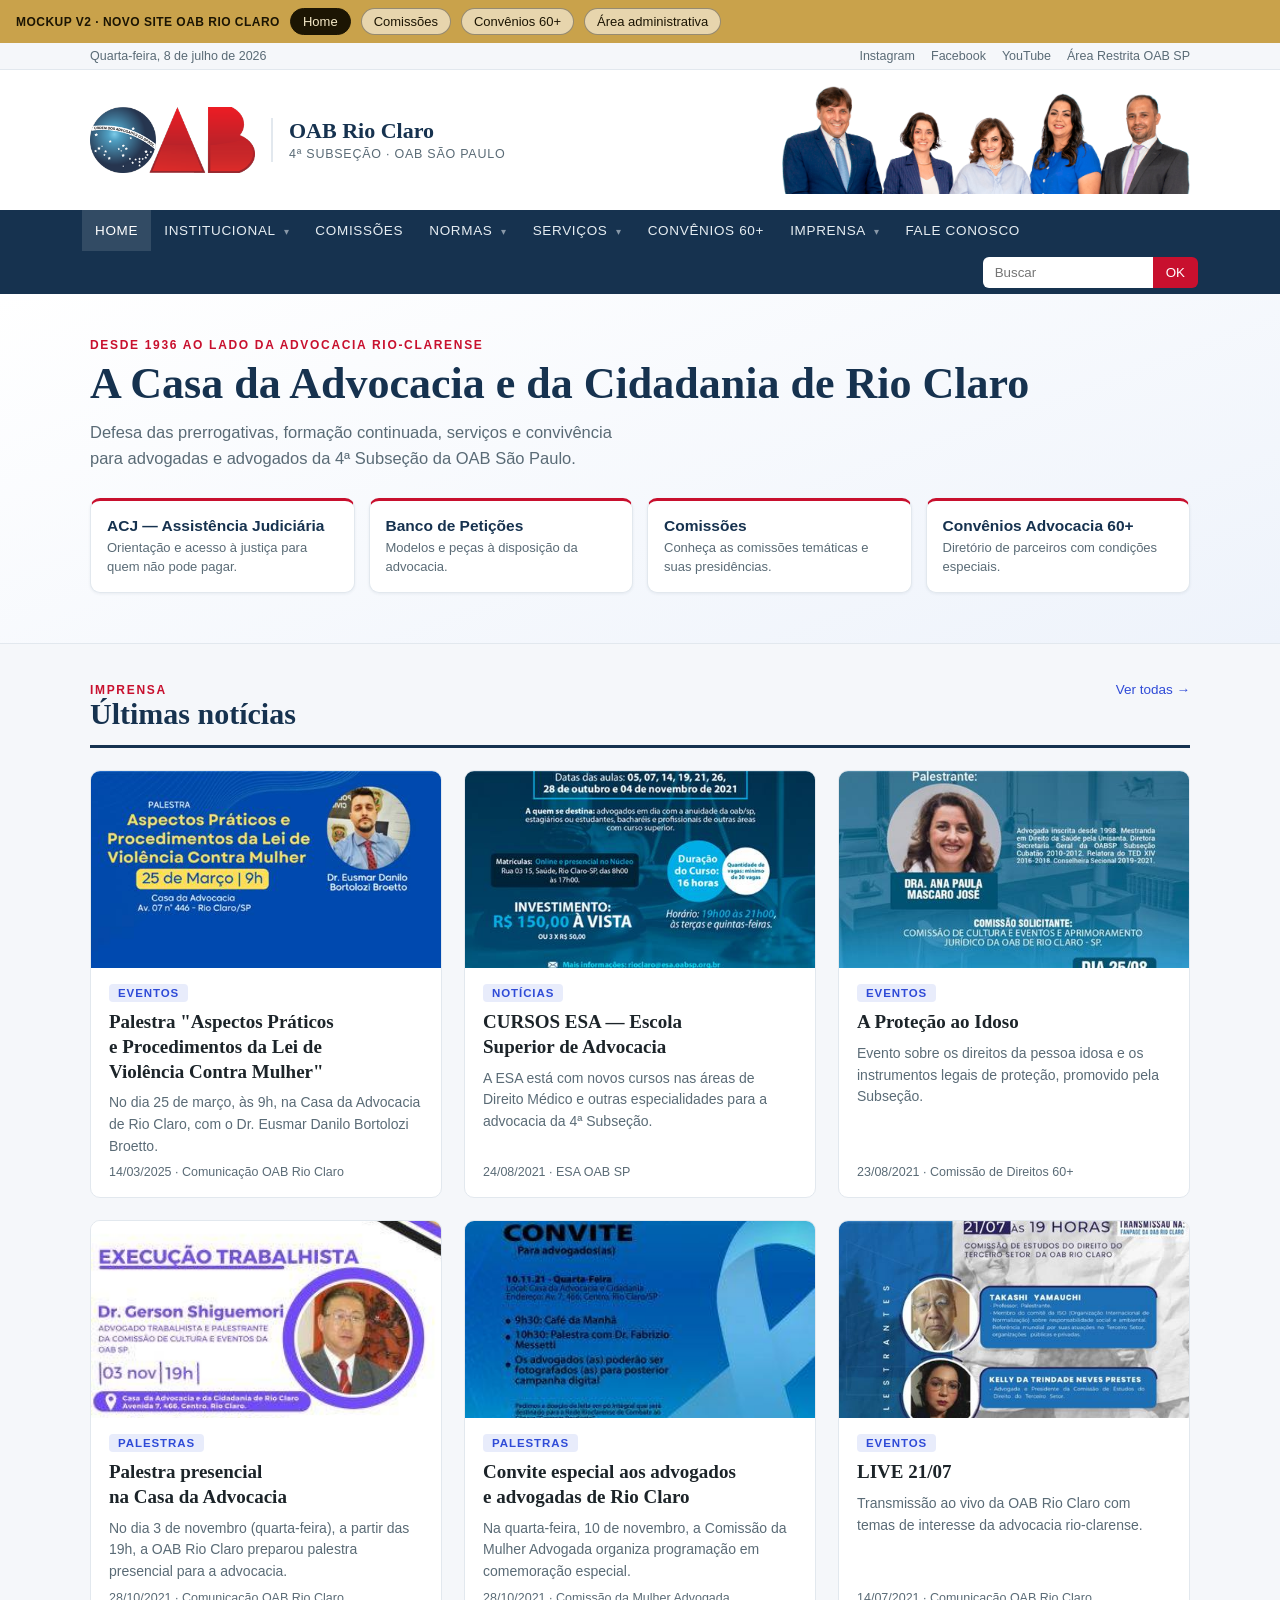
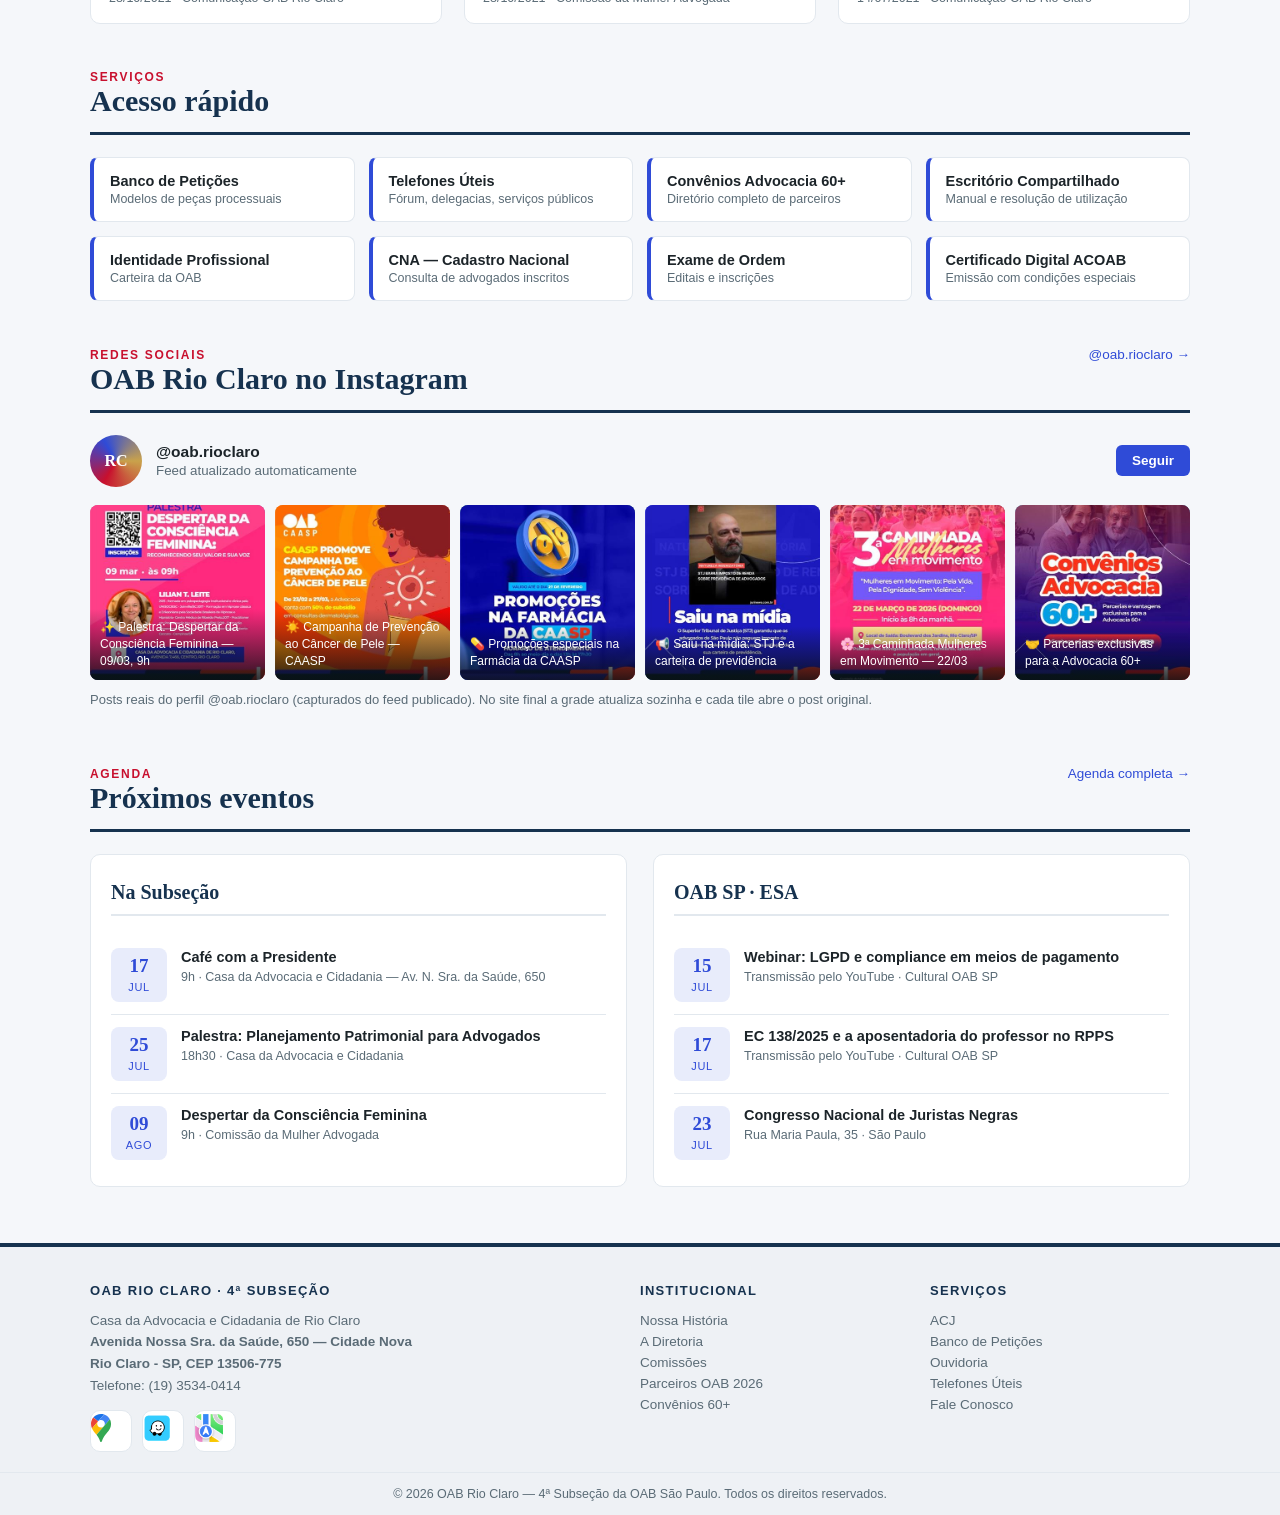
==== index.html @ e21f0c1b "Mockup v5 do novo site OAB Rio Claro (preview provisorio) Co-Authored-By: Claude Fable 5 <noreply@an" ====
<!DOCTYPE html>
<html lang="pt-BR">
<head>
<meta charset="utf-8">
<meta name="viewport" content="width=device-width, initial-scale=1">
</head>
<body>
<title>Mockup — Novo site OAB Rio Claro</title>
<style>
  :root{
    --navy:#16324f; --navy-2:#1f4368; --red:#c8102e; --blue:#2f4bd7; --blue-soft:#e8ecfb;
    --ink:#1c2429; --ink-2:#5a6b76; --ground:#ffffff; --ground-2:#f5f7fa;
    --card:#ffffff; --line:#e2e8ee; --gold:#c9a24b;
    --ok:#2e7d32; --warn:#b26a00;
    --radius:10px;
    --serif:Georgia,'Times New Roman',serif;
    --sans:-apple-system,'Segoe UI',Roboto,Arial,sans-serif;
  }
  *{box-sizing:border-box}
  html{color-scheme:light}
  body{margin:0;font-family:var(--sans);color:var(--ink);background:var(--ground-2)}
  a{color:var(--blue);text-decoration:none}
  img{max-width:100%}

  /* ===== barra do protótipo ===== */
  .proto{position:sticky;top:0;z-index:50;background:var(--gold);color:#1c1503;
    display:flex;align-items:center;gap:10px;padding:8px 16px;flex-wrap:wrap;font-size:13px}
  .proto strong{letter-spacing:.04em;text-transform:uppercase;font-size:12px}
  .proto button{border:1px solid rgba(0,0,0,.35);background:rgba(255,255,255,.55);
    color:#1c1503;padding:5px 12px;border-radius:999px;cursor:pointer;font-size:13px;font-family:var(--sans)}
  .proto button.on{background:#1c1503;color:#f5e9c8;border-color:#1c1503}
  .proto button:focus-visible{outline:2px solid #1c1503;outline-offset:2px}

  .page{display:none}
  .page.on{display:block}

  /* ===== chrome do site (claro) ===== */
  .topbar{background:var(--ground-2);border-bottom:1px solid var(--line);color:var(--ink-2);font-size:12.5px}
  .topbar .in{max-width:1140px;margin:0 auto;padding:6px 20px;display:flex;gap:16px;flex-wrap:wrap}
  .topbar .in span:first-child{margin-right:auto}
  .topbar a{color:var(--ink-2)}
  .topbar a:hover{color:var(--blue)}

  header.site{background:var(--ground)}
  header.site .in{max-width:1140px;margin:0 auto;padding:16px 20px;display:flex;align-items:center;gap:22px;flex-wrap:wrap}
  .logo{display:flex;align-items:center;gap:16px}
  .logo img{height:66px;width:auto}
  .logo .tt{border-left:2px solid var(--line);padding-left:16px}
  .logo b{font-family:var(--serif);font-size:22px;font-weight:700;display:block;line-height:1.15;color:var(--navy)}
  .logo small{color:var(--ink-2);font-size:12.5px;letter-spacing:.06em;text-transform:uppercase}
  .hdr-foto{margin-left:auto;display:flex;align-items:center}
  .hdr-foto img{height:108px;width:auto}
  @media(max-width:920px){.hdr-foto{display:none}}

  nav.main{background:var(--navy)}
  nav.main .in{max-width:1140px;margin:0 auto;padding:0 12px;display:flex;flex-wrap:wrap;align-items:center}
  nav.main a{color:#e6edf2;padding:13px 13px;font-size:13.5px;letter-spacing:.05em;text-transform:uppercase;display:block}
  nav.main a.here,nav.main a:hover{background:rgba(255,255,255,.12);color:#fff}
  nav.main a .v{opacity:.55;font-size:10px;margin-left:4px}
  nav.main .search{margin-left:auto;display:flex;padding:6px 0}
  nav.main .search input{border:0;border-radius:6px 0 0 6px;padding:8px 12px;width:170px;background:#fff;color:var(--ink);font-family:var(--sans)}
  nav.main .search button{border:0;border-radius:0 6px 6px 0;background:var(--red);color:#fff;padding:8px 13px;cursor:pointer}
  @media(max-width:920px){nav.main .search{display:none}}

  .wrap{max-width:1140px;margin:0 auto;padding:0 20px}
  section{padding:38px 0 8px}
  h2.sec{font-family:var(--serif);font-size:30px;margin:0 0 4px;color:var(--navy);text-wrap:balance}
  .sec-head{display:flex;align-items:baseline;gap:16px;border-bottom:3px solid var(--navy);padding-bottom:10px;margin-bottom:22px}
  .sec-head a{margin-left:auto;font-size:13.5px;white-space:nowrap}
  .kicker{font-size:12px;letter-spacing:.14em;text-transform:uppercase;color:var(--red);font-weight:700}

  /* hero claro */
  .hero{background:linear-gradient(160deg,#ffffff 0%,#eef3fb 100%);border-bottom:1px solid var(--line);padding:44px 0 50px}
  .hero h1{font-family:var(--serif);font-size:clamp(30px,4.5vw,44px);margin:6px 0 10px;color:var(--navy);text-wrap:balance}
  .hero p{max-width:58ch;color:var(--ink-2);font-size:16.5px;line-height:1.6;margin:0 0 26px}
  .quick{display:grid;grid-template-columns:repeat(auto-fit,minmax(200px,1fr));gap:14px}
  .quick a{background:var(--card);border:1px solid var(--line);border-top:3px solid var(--red);border-radius:var(--radius);
    padding:16px;color:var(--ink);display:block;box-shadow:0 1px 3px rgba(22,50,79,.07);transition:box-shadow .15s}
  .quick a:hover{box-shadow:0 4px 14px rgba(22,50,79,.14)}
  .quick b{display:block;font-size:15.5px;margin-bottom:4px;color:var(--navy)}
  .quick span{font-size:13px;color:var(--ink-2);line-height:1.45;display:block}

  /* cards notícia */
  .grid3{display:grid;grid-template-columns:repeat(auto-fill,minmax(300px,1fr));gap:22px}
  .news{background:var(--card);border:1px solid var(--line);border-radius:var(--radius);overflow:hidden;display:flex;flex-direction:column}
  .thumb{aspect-ratio:16/9;display:flex;align-items:flex-end;padding:12px;color:#fff;font-family:var(--serif);font-size:15px}
  .t1{background:linear-gradient(135deg,#2f4bd7,#16324f)} .t2{background:linear-gradient(135deg,#a02446,#16324f)}
  .t3{background:linear-gradient(135deg,#1f7a5a,#16324f)} .t4{background:linear-gradient(135deg,#b26a00,#16324f)}
  .t5{background:linear-gradient(135deg,#4b3fa0,#16324f)} .t6{background:linear-gradient(135deg,#00647a,#16324f)}
  .news .body{padding:16px 18px 18px;display:flex;flex-direction:column;gap:8px;flex:1}
  .tag{display:inline-block;background:var(--blue-soft);color:var(--blue);font-size:11.5px;font-weight:600;
    letter-spacing:.08em;text-transform:uppercase;padding:3px 9px;border-radius:4px;width:max-content}
  .news h3{font-family:var(--serif);font-size:19px;margin:0;line-height:1.3;text-wrap:balance}
  .news h3 a{color:var(--ink)}
  .news p{margin:0;color:var(--ink-2);font-size:14px;line-height:1.55;flex:1}
  .meta{font-size:12.5px;color:var(--ink-2)}

  /* acesso rápido */
  .tiles{display:grid;grid-template-columns:repeat(auto-fill,minmax(240px,1fr));gap:14px}
  .tiles a{background:var(--card);border:1px solid var(--line);border-left:4px solid var(--blue);
    border-radius:8px;padding:15px 16px;color:var(--ink);font-weight:600;font-size:14.5px;display:block}
  .tiles a small{display:block;font-weight:400;color:var(--ink-2);margin-top:3px;font-size:12.5px}
  .tiles a:hover{border-left-color:var(--red)}

  /* instagram */
  .ig-head{display:flex;align-items:center;gap:14px;margin-bottom:18px}
  .ig-avatar{width:52px;height:52px;border-radius:50%;background:conic-gradient(from 210deg,#c8102e,#2f4bd7,#c9a24b,#c8102e);
    display:flex;align-items:center;justify-content:center;color:#fff;font-family:var(--serif);font-weight:700}
  .ig-head b{display:block;font-size:15.5px}
  .ig-head small{color:var(--ink-2)}
  .ig-head .follow{margin-left:auto;background:var(--blue);color:#fff;padding:8px 16px;border-radius:6px;font-size:13.5px;font-weight:600}
  .ig{display:grid;grid-template-columns:repeat(auto-fill,minmax(170px,1fr));gap:10px}
  .ig figure{margin:0;aspect-ratio:1/1;border-radius:8px;overflow:hidden;position:relative;display:flex;align-items:flex-end}
  .ig figcaption{position:relative;color:#fff;font-size:12px;line-height:1.4;padding:10px;
    background:linear-gradient(transparent,rgba(10,16,20,.85));width:100%}
  .g1{background:linear-gradient(140deg,#b95e82,#4b3fa0)} .g2{background:linear-gradient(140deg,#e0a03f,#a02446)}
  .g3{background:linear-gradient(140deg,#2f8f6f,#1c3f5e)} .g4{background:linear-gradient(140deg,#2f4bd7,#16324f)}
  .g5{background:linear-gradient(140deg,#c9527a,#80336b)}
  .g6{background:linear-gradient(140deg,#5aa7c9,#2b2e78)}
  .ig-note{margin-top:12px;font-size:13px;color:var(--ink-2)}
  .ig>a{display:block}
  .ig figure img{position:absolute;inset:0;width:100%;height:100%;object-fit:cover}
  .news .cover{width:100%;aspect-ratio:16/9;object-fit:cover;display:block;background:#e8ecf2}

  /* botões de localização */
  .maps{display:flex;gap:10px;flex-wrap:wrap;margin:12px 0 0}
  .maps a{display:inline-flex;align-items:center;justify-content:center;background:#fff;border:1px solid var(--line);
    border-radius:10px;width:42px;height:42px;color:var(--navy)}
  .maps a:hover{border-color:var(--blue);box-shadow:0 2px 8px rgba(47,75,215,.18)}
  .maps svg{flex:none}
  .maps.center{justify-content:center;padding:16px 20px 0}

  /* duas colunas agenda */
  .cols{display:grid;grid-template-columns:1fr 1fr;gap:26px}
  @media(max-width:800px){.cols{grid-template-columns:1fr}}
  .agenda{background:var(--card);border:1px solid var(--line);border-radius:var(--radius);padding:6px 20px 14px}
  .agenda h3{font-family:var(--serif);font-size:20px;border-bottom:2px solid var(--line);padding-bottom:10px;color:var(--navy)}
  .ev{display:flex;gap:14px;padding:12px 0;border-bottom:1px solid var(--line)}
  .ev:last-child{border-bottom:0}
  .ev .d{min-width:56px;text-align:center;background:var(--blue-soft);color:var(--blue);border-radius:8px;padding:7px 4px;height:max-content}
  .ev .d b{display:block;font-size:19px;font-family:var(--serif)} .ev .d span{font-size:11px;text-transform:uppercase;letter-spacing:.06em}
  .ev h4{margin:0 0 3px;font-size:14.5px;line-height:1.35} .ev p{margin:0;font-size:12.5px;color:var(--ink-2)}

  footer.site{background:#eef1f5;border-top:4px solid var(--navy);color:var(--ink-2);margin-top:48px;font-size:13.5px}
  footer.site .in{max-width:1140px;margin:0 auto;padding:36px 20px 20px;display:grid;grid-template-columns:2fr 1fr 1fr;gap:30px}
  @media(max-width:760px){footer.site .in{grid-template-columns:1fr}}
  footer.site h5{color:var(--navy);font-size:13px;letter-spacing:.1em;text-transform:uppercase;margin:0 0 12px}
  footer.site a{color:var(--ink-2);display:block;padding:3px 0}
  footer.site a:hover{color:var(--blue)}
  footer.site p{line-height:1.6;margin-top:0}
  .copy{border-top:1px solid var(--line);text-align:center;padding:14px;font-size:12.5px;color:var(--ink-2)}

  /* ===== hero interno (páginas) ===== */
  .dir-hero{background:linear-gradient(160deg,#ffffff 0%,#eef3fb 100%);border-bottom:1px solid var(--line);padding:38px 0}
  .dir-hero h1{font-family:var(--serif);font-size:clamp(28px,4vw,40px);margin:6px 0 10px;color:var(--navy)}
  .dir-hero p{max-width:62ch;color:var(--ink-2);line-height:1.6;margin:0}
  .crumbs{font-size:12.5px;color:var(--ink-2);margin-bottom:4px}

  .filters{display:flex;gap:8px;flex-wrap:wrap;margin:26px 0 22px}
  .filters button{border:1px solid var(--line);background:var(--card);color:var(--ink);
    padding:7px 16px;border-radius:999px;cursor:pointer;font-size:13.5px;font-family:var(--sans)}
  .filters button.on{background:var(--navy);color:#fff;border-color:var(--navy)}
  .partners{display:grid;grid-template-columns:repeat(auto-fill,minmax(255px,1fr));gap:18px;margin-bottom:40px}
  .pc{background:var(--card);border:1px solid var(--line);border-radius:var(--radius);padding:20px;display:flex;flex-direction:column;gap:10px}
  .pc .av{width:56px;height:56px;border-radius:12px;color:#fff;display:flex;align-items:center;justify-content:center;
    font-family:var(--serif);font-size:20px;font-weight:700}
  .pc h3{margin:0;font-size:17px;font-family:var(--serif);color:var(--navy)}
  .pc .cat{font-size:11.5px;letter-spacing:.09em;text-transform:uppercase;color:var(--blue);font-weight:600}
  .pc p{margin:0;font-size:13.5px;color:var(--ink-2);line-height:1.5;flex:1}
  .pc .off{background:var(--blue-soft);color:var(--blue);border-radius:6px;padding:6px 10px;font-size:13px;font-weight:600;width:max-content}
  .pc a{font-size:13.5px;font-weight:600}

  /* ===== comissões ===== */
  .com-search{display:flex;gap:10px;margin:26px 0 20px}
  .com-search input{flex:1;max-width:420px;border:1px solid var(--line);border-radius:8px;padding:10px 14px;
    background:var(--card);color:var(--ink);font-size:14px;font-family:var(--sans)}
  .coms{display:grid;grid-template-columns:repeat(auto-fill,minmax(320px,1fr));gap:14px;margin-bottom:36px}
  .com{background:var(--card);border:1px solid var(--line);border-left:4px solid var(--navy);border-radius:8px;padding:15px 17px}
  .com h3{margin:0 0 8px;font-size:15px;font-family:var(--serif);color:var(--navy);line-height:1.35}
  .com dl{margin:0;font-size:13.5px;display:grid;grid-template-columns:auto 1fr;gap:2px 10px}
  .com dt{color:var(--ink-2);font-size:11.5px;letter-spacing:.07em;text-transform:uppercase;padding-top:2px}
  .com dd{margin:0;color:var(--ink)}

  /* ===== admin ===== */
  .admin{display:grid;grid-template-columns:220px 1fr;min-height:640px;max-width:1140px;margin:26px auto 40px;
    border:1px solid var(--line);border-radius:12px;overflow:hidden;background:var(--card)}
  @media(max-width:820px){.admin{grid-template-columns:1fr}}
  .aside{background:var(--navy);color:#c9d6de;padding:18px 0}
  .aside .who{padding:0 18px 16px;border-bottom:1px solid rgba(255,255,255,.14);margin-bottom:10px}
  .aside .who b{color:#fff;display:block;font-size:14px}
  .aside .who small{font-size:12px}
  .aside a{display:block;padding:10px 18px;color:#c9d6de;font-size:14px;cursor:pointer}
  .aside a.on{background:rgba(255,255,255,.12);color:#fff;border-left:3px solid var(--gold);padding-left:15px}
  .amain{padding:24px 28px;background:var(--ground)}
  .amain h2{font-family:var(--serif);margin:0 0 4px;font-size:24px;color:var(--navy)}
  .amain .sub{color:var(--ink-2);font-size:13.5px;margin:0 0 20px}
  .abar{display:flex;gap:10px;align-items:center;margin-bottom:16px;flex-wrap:wrap}
  .abar input{flex:1;min-width:180px;border:1px solid var(--line);border-radius:6px;padding:9px 12px;background:var(--card);color:var(--ink);font-family:var(--sans)}
  .btn{background:var(--blue);color:#fff;border:0;border-radius:6px;padding:9px 16px;font-weight:600;font-size:13.5px;cursor:pointer;font-family:var(--sans)}
  .btn.ghost{background:transparent;color:var(--blue);border:1px solid var(--blue)}
  table.list{width:100%;border-collapse:collapse;font-size:14px}
  table.list th{text-align:left;font-size:11.5px;letter-spacing:.08em;text-transform:uppercase;color:var(--ink-2);
    padding:8px 10px;border-bottom:2px solid var(--line)}
  table.list td{padding:11px 10px;border-bottom:1px solid var(--line);vertical-align:top}
  .st{font-size:11.5px;font-weight:700;letter-spacing:.05em;padding:3px 9px;border-radius:999px}
  .st.pub{background:#e4f2e5;color:var(--ok)} .st.dra{background:#fdf1dc;color:var(--warn)}
  .rowact{font-size:12.5px;white-space:nowrap}
  .hint{background:var(--blue-soft);border-radius:8px;padding:14px 16px;font-size:13.5px;line-height:1.55;margin-top:22px;color:var(--ink)}
  .hint b{color:var(--blue)}
  .tblwrap{overflow-x:auto}
  .apanel{display:none}
  .apanel.on{display:block}
</style>

<div class="proto" role="tablist" aria-label="Páginas do mockup">
  <strong>Mockup v2 · novo site OAB Rio Claro</strong>
  <button class="on" data-p="home">Home</button>
  <button data-p="com">Comissões</button>
  <button data-p="conv">Convênios 60+</button>
  <button data-p="admin">Área administrativa</button>
</div>

<!-- ============ cabeçalho compartilhado (template repetido por página) ============ -->

<!-- ================= HOME ================= -->
<div class="page on" id="p-home">
  <div class="topbar"><div class="in">
    <span>Quarta-feira, 8 de julho de 2026</span>
    <a href="#">Instagram</a><a href="#">Facebook</a><a href="#">YouTube</a><a href="#">Área Restrita OAB SP</a>
  </div></div>

  <header class="site"><div class="in">
    <div class="logo">
      <img src="[data-uri]" alt="OAB — Ordem dos Advogados do Brasil">
      <div class="tt"><b>OAB Rio Claro</b><small>4ª Subseção · OAB São Paulo</small></div>
    </div>
    <div class="hdr-foto"><img src="[data-uri]" alt="Diretoria da OAB Rio Claro"></div>
  </div></header>

  <nav class="main"><div class="in">
    <a href="#" class="here">Home</a>
    <a href="#">Institucional <span class="v">▾</span></a>
    <a href="#" data-go="com">Comissões</a>
    <a href="#">Normas <span class="v">▾</span></a>
    <a href="#">Serviços <span class="v">▾</span></a>
    <a href="#" data-go="conv">Convênios 60+</a>
    <a href="#">Imprensa <span class="v">▾</span></a>
    <a href="#">Fale Conosco</a>
    <div class="search"><input type="search" placeholder="Buscar" aria-label="Buscar no site"><button>OK</button></div>
  </div></nav>

  <div class="hero"><div class="wrap">
    <div class="kicker">Desde 1936 ao lado da advocacia rio-clarense</div>
    <h1>A Casa da Advocacia e da Cidadania de Rio Claro</h1>
    <p>Defesa das prerrogativas, formação continuada, serviços e convivência para advogadas e advogados da 4ª Subseção da OAB São Paulo.</p>
    <div class="quick">
      <a href="#"><b>ACJ — Assistência Judiciária</b><span>Orientação e acesso à justiça para quem não pode pagar.</span></a>
      <a href="#"><b>Banco de Petições</b><span>Modelos e peças à disposição da advocacia.</span></a>
      <a href="#" data-go="com"><b>Comissões</b><span>Conheça as comissões temáticas e suas presidências.</span></a>
      <a href="#" data-go="conv"><b>Convênios Advocacia 60+</b><span>Diretório de parceiros com condições especiais.</span></a>
    </div>
  </div></div>

  <section><div class="wrap">
    <div class="sec-head"><div><div class="kicker">Imprensa</div><h2 class="sec">Últimas notícias</h2></div><a href="#">Ver todas →</a></div>
    <div class="grid3">
      <article class="news"><img class="cover" src="[data-uri]" alt="Palestra Lei de Violência Contra Mulher"><div class="body">
        <span class="tag">Eventos</span>
        <h3><a href="https://www.oabrioclaro.org.br/palestra-aspectos-praticos-e-procedimentos-da-lei-de-violencia-contra-mulher/">Palestra "Aspectos Práticos e Procedimentos da Lei de Violência Contra Mulher"</a></h3>
        <p>No dia 25 de março, às 9h, na Casa da Advocacia de Rio Claro, com o Dr. Eusmar Danilo Bortolozi Broetto.</p>
        <span class="meta">14/03/2025 · Comunicação OAB Rio Claro</span>
      </div></article>
      <article class="news"><img class="cover" src="[data-uri]" alt="Cursos ESA — Escola Superior de Advocacia"><div class="body">
        <span class="tag">Notícias</span>
        <h3><a href="https://www.oabrioclaro.org.br/cursos-esa-escola-superior-de-advocacia/">CURSOS ESA — Escola Superior de Advocacia</a></h3>
        <p>A ESA está com novos cursos nas áreas de Direito Médico e outras especialidades para a advocacia da 4ª Subseção.</p>
        <span class="meta">24/08/2021 · ESA OAB SP</span>
      </div></article>
      <article class="news"><img class="cover" src="[data-uri]" alt="A Proteção ao Idoso"><div class="body">
        <span class="tag">Eventos</span>
        <h3><a href="https://www.oabrioclaro.org.br/a-protecao-ao-idoso/">A Proteção ao Idoso</a></h3>
        <p>Evento sobre os direitos da pessoa idosa e os instrumentos legais de proteção, promovido pela Subseção.</p>
        <span class="meta">23/08/2021 · Comissão de Direitos 60+</span>
      </div></article>
      <article class="news"><img class="cover" src="[data-uri]" alt="Palestra presencial"><div class="body">
        <span class="tag">Palestras</span>
        <h3><a href="https://www.oabrioclaro.org.br/palestra-presencial-3/">Palestra presencial na Casa da Advocacia</a></h3>
        <p>No dia 3 de novembro (quarta-feira), a partir das 19h, a OAB Rio Claro preparou palestra presencial para a advocacia.</p>
        <span class="meta">28/10/2021 · Comunicação OAB Rio Claro</span>
      </div></article>
      <article class="news"><img class="cover" src="[data-uri]" alt="Convite especial aos advogados e advogadas"><div class="body">
        <span class="tag">Palestras</span>
        <h3><a href="https://www.oabrioclaro.org.br/convite-especial-aos-advogados-e-advogadas-de-rio-claro/">Convite especial aos advogados e advogadas de Rio Claro</a></h3>
        <p>Na quarta-feira, 10 de novembro, a Comissão da Mulher Advogada organiza programação em comemoração especial.</p>
        <span class="meta">28/10/2021 · Comissão da Mulher Advogada</span>
      </div></article>
      <article class="news"><img class="cover" src="[data-uri]" alt="Live 21/07"><div class="body">
        <span class="tag">Eventos</span>
        <h3><a href="https://www.oabrioclaro.org.br/live-21-07/">LIVE 21/07</a></h3>
        <p>Transmissão ao vivo da OAB Rio Claro com temas de interesse da advocacia rio-clarense.</p>
        <span class="meta">14/07/2021 · Comunicação OAB Rio Claro</span>
      </div></article>
    </div>
  </div></section>

  <section><div class="wrap">
    <div class="sec-head"><div><div class="kicker">Serviços</div><h2 class="sec">Acesso rápido</h2></div></div>
    <div class="tiles">
      <a href="#">Banco de Petições<small>Modelos de peças processuais</small></a>
      <a href="#">Telefones Úteis<small>Fórum, delegacias, serviços públicos</small></a>
      <a href="#" data-go="conv">Convênios Advocacia 60+<small>Diretório completo de parceiros</small></a>
      <a href="#">Escritório Compartilhado<small>Manual e resolução de utilização</small></a>
      <a href="#">Identidade Profissional<small>Carteira da OAB</small></a>
      <a href="#">CNA — Cadastro Nacional<small>Consulta de advogados inscritos</small></a>
      <a href="#">Exame de Ordem<small>Editais e inscrições</small></a>
      <a href="#">Certificado Digital ACOAB<small>Emissão com condições especiais</small></a>
    </div>
  </div></section>

  <section><div class="wrap">
    <div class="sec-head"><div><div class="kicker">Redes sociais</div><h2 class="sec">OAB Rio Claro no Instagram</h2></div><a href="https://www.instagram.com/oab.rioclaro/">@oab.rioclaro →</a></div>
    <div class="ig-head">
      <div class="ig-avatar">RC</div>
      <div><b>@oab.rioclaro</b><small>Feed atualizado automaticamente</small></div>
      <a class="follow" href="https://www.instagram.com/oab.rioclaro/">Seguir</a>
    </div>
    <div class="ig">
      <a href="https://www.instagram.com/p/DVOGUFbEfZ_/" target="_blank" rel="noopener"><figure class="g1"><img src="[data-uri]" alt="Palestra: Despertar da Consciência Feminina"><figcaption>✨ Palestra: Despertar da Consciência Feminina — 09/03, 9h</figcaption></figure></a>
      <a href="https://www.instagram.com/p/DVLwiN3kda1/" target="_blank" rel="noopener"><figure class="g2"><img src="[data-uri]" alt="Campanha de Prevenção ao Câncer de Pele — CAASP"><figcaption>☀️ Campanha de Prevenção ao Câncer de Pele — CAASP</figcaption></figure></a>
      <a href="https://www.instagram.com/p/DVLuQHKkcLb/" target="_blank" rel="noopener"><figure class="g3"><img src="[data-uri]" alt="Promoções especiais na Farmácia da CAASP"><figcaption>💊 Promoções especiais na Farmácia da CAASP</figcaption></figure></a>
      <a href="https://www.instagram.com/p/DVI9vNFkdvJ/" target="_blank" rel="noopener"><figure class="g4"><img src="[data-uri]" alt="Saiu na mídia: STJ e a carteira de previdência"><figcaption>📢 Saiu na mídia: STJ e a carteira de previdência</figcaption></figure></a>
      <a href="https://www.instagram.com/p/DUtWCm-kdUU/" target="_blank" rel="noopener"><figure class="g5"><img src="[data-uri]" alt="3ª Caminhada Mulheres em Movimento"><figcaption>🌸 3ª Caminhada Mulheres em Movimento — 22/03</figcaption></figure></a>
      <a href="https://www.instagram.com/p/DUssG-DkR1t/" target="_blank" rel="noopener"><figure class="g6"><img src="[data-uri]" alt="Parcerias exclusivas para a Advocacia 60+"><figcaption>🤝 Parcerias exclusivas para a Advocacia 60+</figcaption></figure></a>
    </div>
    <p class="ig-note">Posts reais do perfil @oab.rioclaro (capturados do feed publicado). No site final a grade atualiza sozinha e cada tile abre o post original.</p>
  </div></section>

  <section><div class="wrap">
    <div class="sec-head"><div><div class="kicker">Agenda</div><h2 class="sec">Próximos eventos</h2></div><a href="#">Agenda completa →</a></div>
    <div class="cols">
      <div class="agenda">
        <h3>Na Subseção</h3>
        <div class="ev"><div class="d"><b>17</b><span>jul</span></div><div><h4>Café com a Presidente</h4><p>9h · Casa da Advocacia e Cidadania — Av. N. Sra. da Saúde, 650</p></div></div>
        <div class="ev"><div class="d"><b>25</b><span>jul</span></div><div><h4>Palestra: Planejamento Patrimonial para Advogados</h4><p>18h30 · Casa da Advocacia e Cidadania</p></div></div>
        <div class="ev"><div class="d"><b>09</b><span>ago</span></div><div><h4>Despertar da Consciência Feminina</h4><p>9h · Comissão da Mulher Advogada</p></div></div>
      </div>
      <div class="agenda">
        <h3>OAB SP · ESA</h3>
        <div class="ev"><div class="d"><b>15</b><span>jul</span></div><div><h4>Webinar: LGPD e compliance em meios de pagamento</h4><p>Transmissão pelo YouTube · Cultural OAB SP</p></div></div>
        <div class="ev"><div class="d"><b>17</b><span>jul</span></div><div><h4>EC 138/2025 e a aposentadoria do professor no RPPS</h4><p>Transmissão pelo YouTube · Cultural OAB SP</p></div></div>
        <div class="ev"><div class="d"><b>23</b><span>jul</span></div><div><h4>Congresso Nacional de Juristas Negras</h4><p>Rua Maria Paula, 35 · São Paulo</p></div></div>
      </div>
    </div>
  </div></section>

  <footer class="site">
    <div class="in">
      <div>
        <h5>OAB Rio Claro · 4ª Subseção</h5>
        <p>Casa da Advocacia e Cidadania de Rio Claro<br>
        <b>Avenida Nossa Sra. da Saúde, 650 — Cidade Nova<br>Rio Claro - SP, CEP 13506-775</b><br>
        Telefone: (19) 3534-0414</p>
        <div class="maps">
          <a href="https://www.google.com/maps/search/?api=1&amp;query=Av.+Nossa+Sra.+da+Sa%C3%BAde%2C+650+-+Cidade+Nova%2C+Rio+Claro+-+SP%2C+13506-775" target="_blank" rel="noopener" aria-label="Abrir no Google Maps" title="Google Maps"><img src="[data-uri]" alt="" style="height:28px"></a>
          <a href="https://waze.com/ul?q=Av.%20Nossa%20Sra.%20da%20Sa%C3%BAde%2C%20650%2C%20Cidade%20Nova%2C%20Rio%20Claro%20-%20SP&amp;navigate=yes" target="_blank" rel="noopener" aria-label="Navegar com Waze" title="Waze"><img src="[data-uri]" alt="" style="height:28px"></a>
          <a href="https://maps.apple.com/?q=Av.+Nossa+Sra.+da+Sa%C3%BAde,+650,+Rio+Claro,+SP" target="_blank" rel="noopener" aria-label="Abrir no Apple Maps" title="Apple Maps"><img src="[data-uri]" alt="" style="height:28px"></a>
        </div>
      </div>
      <div>
        <h5>Institucional</h5>
        <a href="#">Nossa História</a><a href="#">A Diretoria</a><a href="#" data-go="com">Comissões</a><a href="#">Parceiros OAB 2026</a><a href="#" data-go="conv">Convênios 60+</a>
      </div>
      <div>
        <h5>Serviços</h5>
        <a href="#">ACJ</a><a href="#">Banco de Petições</a><a href="#">Ouvidoria</a><a href="#">Telefones Úteis</a><a href="#">Fale Conosco</a>
      </div>
    </div>
    <div class="copy">© 2026 OAB Rio Claro — 4ª Subseção da OAB São Paulo. Todos os direitos reservados.</div>
  </footer>
</div>

<!-- ================= COMISSÕES ================= -->
<div class="page" id="p-com">
  <div class="topbar"><div class="in"><span>Quarta-feira, 8 de julho de 2026</span><a href="#">Instagram</a><a href="#">Facebook</a></div></div>
  <header class="site"><div class="in">
    <div class="logo">
      <img src="[data-uri]" alt="OAB — Ordem dos Advogados do Brasil">
      <div class="tt"><b>OAB Rio Claro</b><small>4ª Subseção · OAB São Paulo</small></div>
    </div>
    <div class="hdr-foto"><img src="[data-uri]" alt="Diretoria da OAB Rio Claro"></div>
  </div></header>
  <nav class="main"><div class="in">
    <a href="#" data-go="home">Home</a><a href="#">Institucional <span class="v">▾</span></a>
    <a href="#" class="here">Comissões</a>
    <a href="#">Normas <span class="v">▾</span></a><a href="#">Serviços <span class="v">▾</span></a>
    <a href="#" data-go="conv">Convênios 60+</a><a href="#">Imprensa <span class="v">▾</span></a>
    <a href="#">Fale Conosco</a>
  </div></nav>

  <div class="dir-hero"><div class="wrap">
    <div class="crumbs"><a href="#" data-go="home">Home</a> / Comissões</div>
    <div class="kicker">Gestão 2026</div>
    <h1>Comissões da OAB Rio Claro</h1>
    <p>As comissões temáticas da 4ª Subseção e suas presidências. Esta lista é mantida pela própria equipe na área administrativa — alterações entram no ar imediatamente.</p>
  </div></div>

  <div class="wrap">
    <div class="com-search">
      <input type="search" id="comq" placeholder="Buscar comissão ou nome…" aria-label="Buscar comissão">
    </div>
    <div class="coms" id="comlist">
      <div class="com"><h3>Comissão da Mulher Advogada</h3><dl><dt>Presidente</dt><dd>Shirlei Vieira Lançoni</dd><dt>Vice</dt><dd>Michelle Amaral Fontes Toledo</dd></dl></div>
      <div class="com"><h3>Comissão da Jovem Advocacia</h3><dl><dt>Presidente</dt><dd>Luiz Henrique Figueiredo Caldeira</dd><dt>Vice</dt><dd>Livia Gabrielle dos Santos</dd><dt>Coordenador</dt><dd>Guilherme Adan dos Santos Silva Simão</dd></dl></div>
      <div class="com"><h3>Comissão de Direitos e Prerrogativas</h3><dl><dt>Presidente</dt><dd>Marcelo Masiero Kussunoki</dd><dt>Vice</dt><dd>Maria Fernanda Biscaro</dd></dl></div>
      <div class="com"><h3>Comissão de Ética e Disciplina</h3><dl><dt>Presidente</dt><dd>Fabio Monaco Perin</dd></dl></div>
      <div class="com"><h3>Comissão de Assistência Judiciária Gratuita</h3><dl><dt>Presidente</dt><dd>Thiago Galembeck Pin</dd></dl></div>
      <div class="com"><h3>Comissão de Direitos 60+</h3><dl><dt>Presidente</dt><dd>Sérgio Dallanese</dd></dl></div>
      <div class="com"><h3>Comissão de Segurança Pública e Mobilidade Urbana</h3><dl><dt>Presidente</dt><dd>Marcos Eduardo Miranda</dd><dt>Vice</dt><dd>Ricardo Beraldo Prado</dd></dl></div>
      <div class="com"><h3>Comissão de Direito Previdenciário</h3><dl><dt>Presidente</dt><dd>Flávio Luis de Souza Wendel</dd><dt>Vice</dt><dd>Renata Grazieli Gomes Scaglia</dd></dl></div>
      <div class="com"><h3>Comissão de Direito Penal</h3><dl><dt>Presidente</dt><dd>Daiana Deise Pinho Carneiro</dd><dt>Vice</dt><dd>Leticia Pitoli</dd></dl></div>
      <div class="com"><h3>Comissão de Privacidade, Proteção de Dados e Inteligência Artificial</h3><dl><dt>Presidente</dt><dd>André Socolowski</dd><dt>Vice</dt><dd>Mauro Cerri Neto</dd></dl></div>
      <div class="com"><h3>Comissão de Direito do Trabalho</h3><dl><dt>Presidente</dt><dd>Elaine Aparecida Almeida de Brito Ortiz</dd></dl></div>
      <div class="com"><h3>Comissão de Direito Médico</h3><dl><dt>Presidente</dt><dd>Thais Regina Narciso Lussari Portieres</dd><dt>Vice</dt><dd>Gilson Tadeu Lorenzon</dd></dl></div>
      <div class="com"><h3>Comissão de Defesa do Consumidor</h3><dl><dt>Presidente</dt><dd>Tatielen de Mello Ricardo</dd><dt>Vice</dt><dd>Isis Lara Paulino</dd></dl></div>
      <div class="com"><h3>Comissão de Direito de Família e Sucessões</h3><dl><dt>Presidente</dt><dd>Maria Fernanda Biscaro</dd></dl></div>
      <div class="com"><h3>Comissão de Direito Imobiliário</h3><dl><dt>Presidente</dt><dd>Ana Claudia de Jesus França</dd></dl></div>
      <div class="com"><h3>Comissão de Direito Condominial</h3><dl><dt>Presidente</dt><dd>Mayra Hellmeister de Oliveira Degli Esposti</dd></dl></div>
      <div class="com"><h3>Comissão de Direito Empresarial e Tributário</h3><dl><dt>Presidente</dt><dd>Iago Ortiz</dd></dl></div>
      <div class="com"><h3>Comissão de Direito Eleitoral</h3><dl><dt>Presidente</dt><dd>Gustavo Arnosti Barbosa</dd></dl></div>
      <div class="com"><h3>Comissão de Direito Agrário e Agronegócio</h3><dl><dt>Presidente</dt><dd>Rosana Cristina Gomes Cardoso Rodrigues Alves Zamoner</dd></dl></div>
      <div class="com"><h3>Comissão de Meio Ambiente, Ecologia e Direitos Difusos</h3><dl><dt>Presidente</dt><dd>Marco Antonio Lazaro</dd><dt>Vice</dt><dd>Alexandre Carrille</dd></dl></div>
      <div class="com"><h3>Comissão de Direitos Humanos</h3><dl><dt>Presidente</dt><dd>Euclides Francisco Jutkoski</dd></dl></div>
      <div class="com"><h3>Comissão de Igualdade Racial</h3><dl><dt>Presidente</dt><dd>Livia Gabrielle dos Santos</dd><dt>Vice</dt><dd>Euripes dos Santos</dd></dl></div>
      <div class="com"><h3>Comissão da Cidadania</h3><dl><dt>Presidente</dt><dd>Rogério Eduardo Miguel</dd></dl></div>
      <div class="com"><h3>Comissão de Direitos Animais</h3><dl><dt>Presidente</dt><dd>Giselle Fernanda Pfeifer</dd></dl></div>
      <div class="com"><h3>Comissão dos Direitos e Interesses das Pessoas com Deficiência</h3><dl><dt>Presidente</dt><dd>Sandra Maria dos Santos</dd></dl></div>
      <div class="com"><h3>Comissão da Advocacia Pública</h3><dl><dt>Presidente</dt><dd>Henry Angelo Modesto Peruchi</dd><dt>Vice</dt><dd>Victor Hugo Camilo Silva Zanocchi</dd></dl></div>
      <div class="com"><h3>Comissão da Advocacia Corporativa</h3><dl><dt>Presidente</dt><dd>Daniela de Oliveira Tito dos Santos</dd></dl></div>
      <div class="com"><h3>Comissão de Processo Judicial Eletrônico (e-Proc)</h3><dl><dt>Responsável</dt><dd>Frederico Custodio David dos Santos</dd></dl></div>
      <div class="com"><h3>Comissão de Estudos do Direito do Terceiro Setor</h3><dl><dt>Presidente</dt><dd>Flavia Domingos da Silva</dd></dl></div>
      <div class="com"><h3>Comissão de Esporte, Lazer e Direito Desportivo</h3><dl><dt>Presidente</dt><dd>Nathan Nagib</dd></dl></div>
      <div class="com"><h3>Comissão Especial de Perícias</h3><dl><dt>Presidente</dt><dd>Mônica Christye Rodrigues da Silva</dd></dl></div>
      <div class="com"><h3>Comissão Especial — Carteira dos Advogados vinculados ao IPESP</h3><dl><dt>Presidente</dt><dd>Domingos Edmundo Macha</dd></dl></div>
      <div class="com"><h3>Comissão pela Volta dos Trens de Passageiros a Rio Claro</h3><dl><dt>Presidente</dt><dd>Irineu Carlos de Oliveira Prado</dd></dl></div>
      <div class="com"><h3>Cultura, Eventos e Aprimoramento Jurídico</h3><dl><dt>Diretora-Adjunta</dt><dd>Jane Dantas</dd></dl></div>
    </div>
    <div class="hint" style="margin-bottom:40px"><b>Como funciona no site final:</b> cada comissão pode ganhar página própria (apresentação, membros, notícias relacionadas). A inclusão, alteração de presidência ou remoção de comissões é feita pela equipe na <a href="#" data-go="admin">área administrativa</a>, sem mexer em código.</div>
  </div>

  <footer class="site">
    <div class="maps center">
      <a href="https://www.google.com/maps/search/?api=1&amp;query=Av.+Nossa+Sra.+da+Sa%C3%BAde%2C+650+-+Cidade+Nova%2C+Rio+Claro+-+SP%2C+13506-775" target="_blank" rel="noopener" aria-label="Abrir no Google Maps" title="Google Maps"><img src="[data-uri]" alt="" style="height:28px"></a>
      <a href="https://waze.com/ul?q=Av.%20Nossa%20Sra.%20da%20Sa%C3%BAde%2C%20650%2C%20Cidade%20Nova%2C%20Rio%20Claro%20-%20SP&amp;navigate=yes" target="_blank" rel="noopener" aria-label="Navegar com Waze" title="Waze"><img src="[data-uri]" alt="" style="height:28px"></a>
      <a href="https://maps.apple.com/?q=Av.+Nossa+Sra.+da+Sa%C3%BAde,+650,+Rio+Claro,+SP" target="_blank" rel="noopener" aria-label="Abrir no Apple Maps" title="Apple Maps"><img src="[data-uri]" alt="" style="height:28px"></a>
    </div>
    <div class="copy">© 2026 OAB Rio Claro — Av. Nossa Sra. da Saúde, 650 · Cidade Nova · Rio Claro - SP · CEP 13506-775 · (19) 3534-0414</div>
  </footer>
</div>

<!-- ================= CONVÊNIOS ================= -->
<div class="page" id="p-conv">
  <div class="topbar"><div class="in"><span>Quarta-feira, 8 de julho de 2026</span><a href="#">Instagram</a><a href="#">Facebook</a></div></div>
  <header class="site"><div class="in">
    <div class="logo">
      <img src="[data-uri]" alt="OAB — Ordem dos Advogados do Brasil">
      <div class="tt"><b>OAB Rio Claro</b><small>4ª Subseção · OAB São Paulo</small></div>
    </div>
    <div class="hdr-foto"><img src="[data-uri]" alt="Diretoria da OAB Rio Claro"></div>
  </div></header>
  <nav class="main"><div class="in">
    <a href="#" data-go="home">Home</a><a href="#">Institucional <span class="v">▾</span></a>
    <a href="#" data-go="com">Comissões</a>
    <a href="#">Normas <span class="v">▾</span></a><a href="#">Serviços <span class="v">▾</span></a>
    <a href="#" class="here">Convênios 60+</a><a href="#">Imprensa <span class="v">▾</span></a>
    <a href="#">Fale Conosco</a>
  </div></nav>

  <div class="dir-hero"><div class="wrap">
    <div class="crumbs"><a href="#" data-go="home">Home</a> / Serviços / Convênios Advocacia 60+</div>
    <div class="kicker">Comissão de Direitos 60+</div>
    <h1>Convênios Advocacia 60+</h1>
    <p>Parcerias exclusivas para a advocacia 60+, com condições especiais em saúde, estética, bem-estar e serviços — benefícios pensados para mais qualidade de vida, cuidado e economia no dia a dia.</p>
  </div></div>

  <div class="wrap">
    <div class="filters" role="group" aria-label="Filtrar por categoria">
      <button class="on" data-f="all">Todos</button>
      <button data-f="saude">Saúde</button>
      <button data-f="estetica">Estética &amp; Bem-estar</button>
      <button data-f="servicos">Serviços</button>
    </div>

    <div class="partners">
      <div class="pc" data-c="saude"><div class="av" style="background:#a02446">AN</div>
        <span class="cat">Saúde · Terapias</span><h3>Animica — Lucy Serralvo</h3>
        <p>Atendimento terapêutico com condições diferenciadas para inscritas e inscritos 60+.</p>
        <span class="off">Desconto para a advocacia 60+</span><a href="#">Ver condições e contato →</a></div>
      <div class="pc" data-c="saude"><div class="av" style="background:#1f5e7a">SP</div>
        <span class="cat">Saúde</span><h3>Sueli Elias Pina</h3>
        <p>Serviços de saúde e acompanhamento com valores especiais mediante apresentação da carteira da OAB.</p>
        <span class="off">Condição especial conveniada</span><a href="#">Ver condições e contato →</a></div>
      <div class="pc" data-c="estetica"><div class="av" style="background:#4b3fa0">SR</div>
        <span class="cat">Estética &amp; Bem-estar</span><h3>Sthefani Barros Rocha</h3>
        <p>Procedimentos estéticos e de bem-estar com condições exclusivas do convênio.</p>
        <span class="off">Desconto conveniado</span><a href="#">Ver condições e contato →</a></div>
      <div class="pc" data-c="saude"><div class="av" style="background:#1f7a5a">FP</div>
        <span class="cat">Saúde · Farmácia</span><h3>Farmácia Panaceia</h3>
        <p>Medicamentos e manipulados com desconto para a advocacia 60+ de Rio Claro.</p>
        <span class="off">Desconto em medicamentos</span><a href="#">Ver condições e contato →</a></div>
      <div class="pc" data-c="estetica"><div class="av" style="background:#b2455e">EM</div>
        <span class="cat">Estética &amp; Bem-estar</span><h3>Estética Muriele</h3>
        <p>Tratamentos estéticos com valores diferenciados para conveniados.</p>
        <span class="off">Condição especial conveniada</span><a href="#">Ver condições e contato →</a></div>
      <div class="pc" data-c="saude"><div class="av" style="background:#b26a00">MA</div>
        <span class="cat">Saúde · Atividade física</span><h3>Mais Ativa</h3>
        <p>Programas de atividade física e envelhecimento ativo com desconto do convênio.</p>
        <span class="off">Desconto em planos</span><a href="#">Ver condições e contato →</a></div>
      <div class="pc" data-c="estetica"><div class="av" style="background:#00647a">FE</div>
        <span class="cat">Estética &amp; Bem-estar</span><h3>Forma Estética Avançada</h3>
        <p>Centro de estética com procedimentos avançados em condições exclusivas.</p>
        <span class="off">Desconto conveniado</span><a href="#">Ver condições e contato →</a></div>
      <div class="pc" data-c="servicos"><div class="av" style="background:#2f4bd7">MP</div>
        <span class="cat">Serviços</span><h3>Multiparts</h3>
        <p>Produtos e serviços com condições especiais para a advocacia 60+.</p>
        <span class="off">Condição especial conveniada</span><a href="#">Ver condições e contato →</a></div>
    </div>

    <div class="hint" style="margin-bottom:40px"><b>Como funciona no site final:</b> cada parceiro tem página própria (foto, benefícios, endereço, telefone/WhatsApp e regras do convênio), cadastrada pela área administrativa. Novos parceiros entram no diretório sem mexer em código, e a home fica limpa — só o link no menu e no acesso rápido.</div>
  </div>

  <footer class="site">
    <div class="maps center">
      <a href="https://www.google.com/maps/search/?api=1&amp;query=Av.+Nossa+Sra.+da+Sa%C3%BAde%2C+650+-+Cidade+Nova%2C+Rio+Claro+-+SP%2C+13506-775" target="_blank" rel="noopener" aria-label="Abrir no Google Maps" title="Google Maps"><img src="[data-uri]" alt="" style="height:28px"></a>
      <a href="https://waze.com/ul?q=Av.%20Nossa%20Sra.%20da%20Sa%C3%BAde%2C%20650%2C%20Cidade%20Nova%2C%20Rio%20Claro%20-%20SP&amp;navigate=yes" target="_blank" rel="noopener" aria-label="Navegar com Waze" title="Waze"><img src="[data-uri]" alt="" style="height:28px"></a>
      <a href="https://maps.apple.com/?q=Av.+Nossa+Sra.+da+Sa%C3%BAde,+650,+Rio+Claro,+SP" target="_blank" rel="noopener" aria-label="Abrir no Apple Maps" title="Apple Maps"><img src="[data-uri]" alt="" style="height:28px"></a>
    </div>
    <div class="copy">© 2026 OAB Rio Claro — Av. Nossa Sra. da Saúde, 650 · Cidade Nova · Rio Claro - SP · CEP 13506-775 · (19) 3534-0414</div>
  </footer>
</div>

<!-- ================= ADMIN ================= -->
<div class="page" id="p-admin">
  <div class="wrap" style="padding-top:26px">
    <div class="kicker">Conceito — funciona igual nas duas opções de tecnologia</div>
    <h2 class="sec" style="margin-bottom:2px">Área administrativa</h2>
    <p style="color:var(--ink-2);font-size:14px;max-width:70ch">Painel restrito (login e senha) para a equipe da Subseção publicar notícias, eventos, convênios e <b>manter a lista de comissões</b>. Clique em "Notícias" ou "Comissões" na barra lateral para ver as duas telas.</p>
  </div>
  <div class="admin">
    <div class="aside">
      <div class="who"><b>Secretaria OAB Rio Claro</b><small>editor · sessão ativa</small></div>
      <a class="on" data-ap="not">📰 Notícias</a>
      <a data-ap="com">⚖️ Comissões</a>
      <a>📅 Eventos</a>
      <a>🤝 Convênios 60+</a>
      <a>📷 Instagram (automático)</a>
      <a>👥 Usuários</a>
    </div>
    <div class="amain">

      <div class="apanel on" id="ap-not">
        <h2>Notícias</h2>
        <p class="sub">Publicações aparecem na home e na seção Imprensa imediatamente após “Publicar”.</p>
        <div class="abar">
          <input type="search" placeholder="Buscar notícia…" aria-label="Buscar notícia">
          <button class="btn ghost">Rascunhos</button>
          <button class="btn">+ Nova notícia</button>
        </div>
        <div class="tblwrap">
        <table class="list">
          <thead><tr><th>Título</th><th>Categoria</th><th>Data</th><th>Status</th><th></th></tr></thead>
          <tbody>
            <tr><td>Café com a Presidente reúne a advocacia em 17 de julho</td><td>Notícias</td><td>01/07/2026</td><td><span class="st pub">Publicada</span></td><td class="rowact"><a href="#">Editar</a> · <a href="#">Despublicar</a></td></tr>
            <tr><td>3ª Caminhada Mulheres em Movimento — inscrições abertas</td><td>Eventos</td><td>05/02/2026</td><td><span class="st pub">Publicada</span></td><td class="rowact"><a href="#">Editar</a> · <a href="#">Despublicar</a></td></tr>
            <tr><td>STJ afasta IR sobre restituições da carteira de previdência</td><td>Saiu na mídia</td><td>28/01/2026</td><td><span class="st pub">Publicada</span></td><td class="rowact"><a href="#">Editar</a> · <a href="#">Despublicar</a></td></tr>
            <tr><td>Balanço 2026 da Comissão da Jovem Advocacia</td><td>Notícias</td><td>—</td><td><span class="st dra">Rascunho</span></td><td class="rowact"><a href="#">Editar</a> · <a href="#">Publicar</a></td></tr>
          </tbody>
        </table>
        </div>
        <div class="hint">
          <b>O que a equipe consegue fazer sozinha:</b> criar notícia com título, categoria, imagem de capa e texto formatado; agendar publicação; gerenciar eventos da agenda. O feed do Instagram <b>não precisa de gestão</b> — sincroniza sozinho com o perfil @oab.rioclaro.
        </div>
      </div>

      <div class="apanel" id="ap-com">
        <h2>Comissões</h2>
        <p class="sub">A lista publicada na página <b>Comissões</b> do site. Alterações entram no ar na hora.</p>
        <div class="abar">
          <input type="search" placeholder="Buscar comissão…" aria-label="Buscar comissão">
          <button class="btn">+ Nova comissão</button>
        </div>
        <div class="tblwrap">
        <table class="list">
          <thead><tr><th>Comissão</th><th>Presidente</th><th>Vice / Coordenação</th><th></th></tr></thead>
          <tbody>
            <tr><td>Comissão da Mulher Advogada</td><td>Shirlei Vieira Lançoni</td><td>Michelle Amaral Fontes Toledo</td><td class="rowact"><a href="#">Editar</a> · <a href="#">Remover</a></td></tr>
            <tr><td>Comissão da Jovem Advocacia</td><td>Luiz Henrique Figueiredo Caldeira</td><td>Livia Gabrielle dos Santos · coord. Guilherme Adan S. S. Simão</td><td class="rowact"><a href="#">Editar</a> · <a href="#">Remover</a></td></tr>
            <tr><td>Comissão de Direitos 60+</td><td>Sérgio Dallanese</td><td>—</td><td class="rowact"><a href="#">Editar</a> · <a href="#">Remover</a></td></tr>
            <tr><td>Comissão de Segurança Pública e Mobilidade Urbana</td><td>Marcos Eduardo Miranda</td><td>Ricardo Beraldo Prado</td><td class="rowact"><a href="#">Editar</a> · <a href="#">Remover</a></td></tr>
            <tr><td>Comissão de Direito Previdenciário</td><td>Flávio Luis de Souza Wendel</td><td>Renata Grazieli Gomes Scaglia</td><td class="rowact"><a href="#">Editar</a> · <a href="#">Remover</a></td></tr>
            <tr><td colspan="4" style="color:var(--ink-2);font-size:12.5px">… e todas as demais (34 registros no total, importados do site atual)</td></tr>
          </tbody>
        </table>
        </div>
        <div class="hint">
          <b>Campos de cada comissão:</b> nome, presidente, vice, coordenação, e-mail de contato e (opcional) texto de apresentação para a página própria. Ao salvar, a página pública de Comissões é atualizada automaticamente.
        </div>
      </div>

    </div>
  </div>
</div>

<script>
(function(){
  var tabs=document.querySelectorAll('.proto button');
  function go(p){
    tabs.forEach(function(b){b.classList.toggle('on',b.dataset.p===p)});
    document.querySelectorAll('.page').forEach(function(pg){pg.classList.toggle('on',pg.id==='p-'+p)});
    window.scrollTo({top:0});
  }
  tabs.forEach(function(b){b.addEventListener('click',function(){go(b.dataset.p)})});
  document.querySelectorAll('[data-go]').forEach(function(a){
    a.addEventListener('click',function(e){e.preventDefault();go(a.dataset.go)});
  });
  document.querySelectorAll('.filters button').forEach(function(b){
    b.addEventListener('click',function(){
      document.querySelectorAll('.filters button').forEach(function(x){x.classList.remove('on')});
      b.classList.add('on');
      var f=b.dataset.f;
      document.querySelectorAll('.pc').forEach(function(c){
        c.style.display=(f==='all'||c.dataset.c===f)?'':'none';
      });
    });
  });
  var q=document.getElementById('comq');
  if(q){q.addEventListener('input',function(){
    var t=q.value.toLowerCase();
    document.querySelectorAll('#comlist .com').forEach(function(c){
      c.style.display=c.textContent.toLowerCase().indexOf(t)>-1?'':'none';
    });
  });}
  document.querySelectorAll('.aside a[data-ap]').forEach(function(a){
    a.addEventListener('click',function(){
      document.querySelectorAll('.aside a[data-ap]').forEach(function(x){x.classList.remove('on')});
      a.classList.add('on');
      document.querySelectorAll('.apanel').forEach(function(p){p.classList.toggle('on',p.id==='ap-'+a.dataset.ap)});
    });
  });
})();
</script>

</body>
</html>
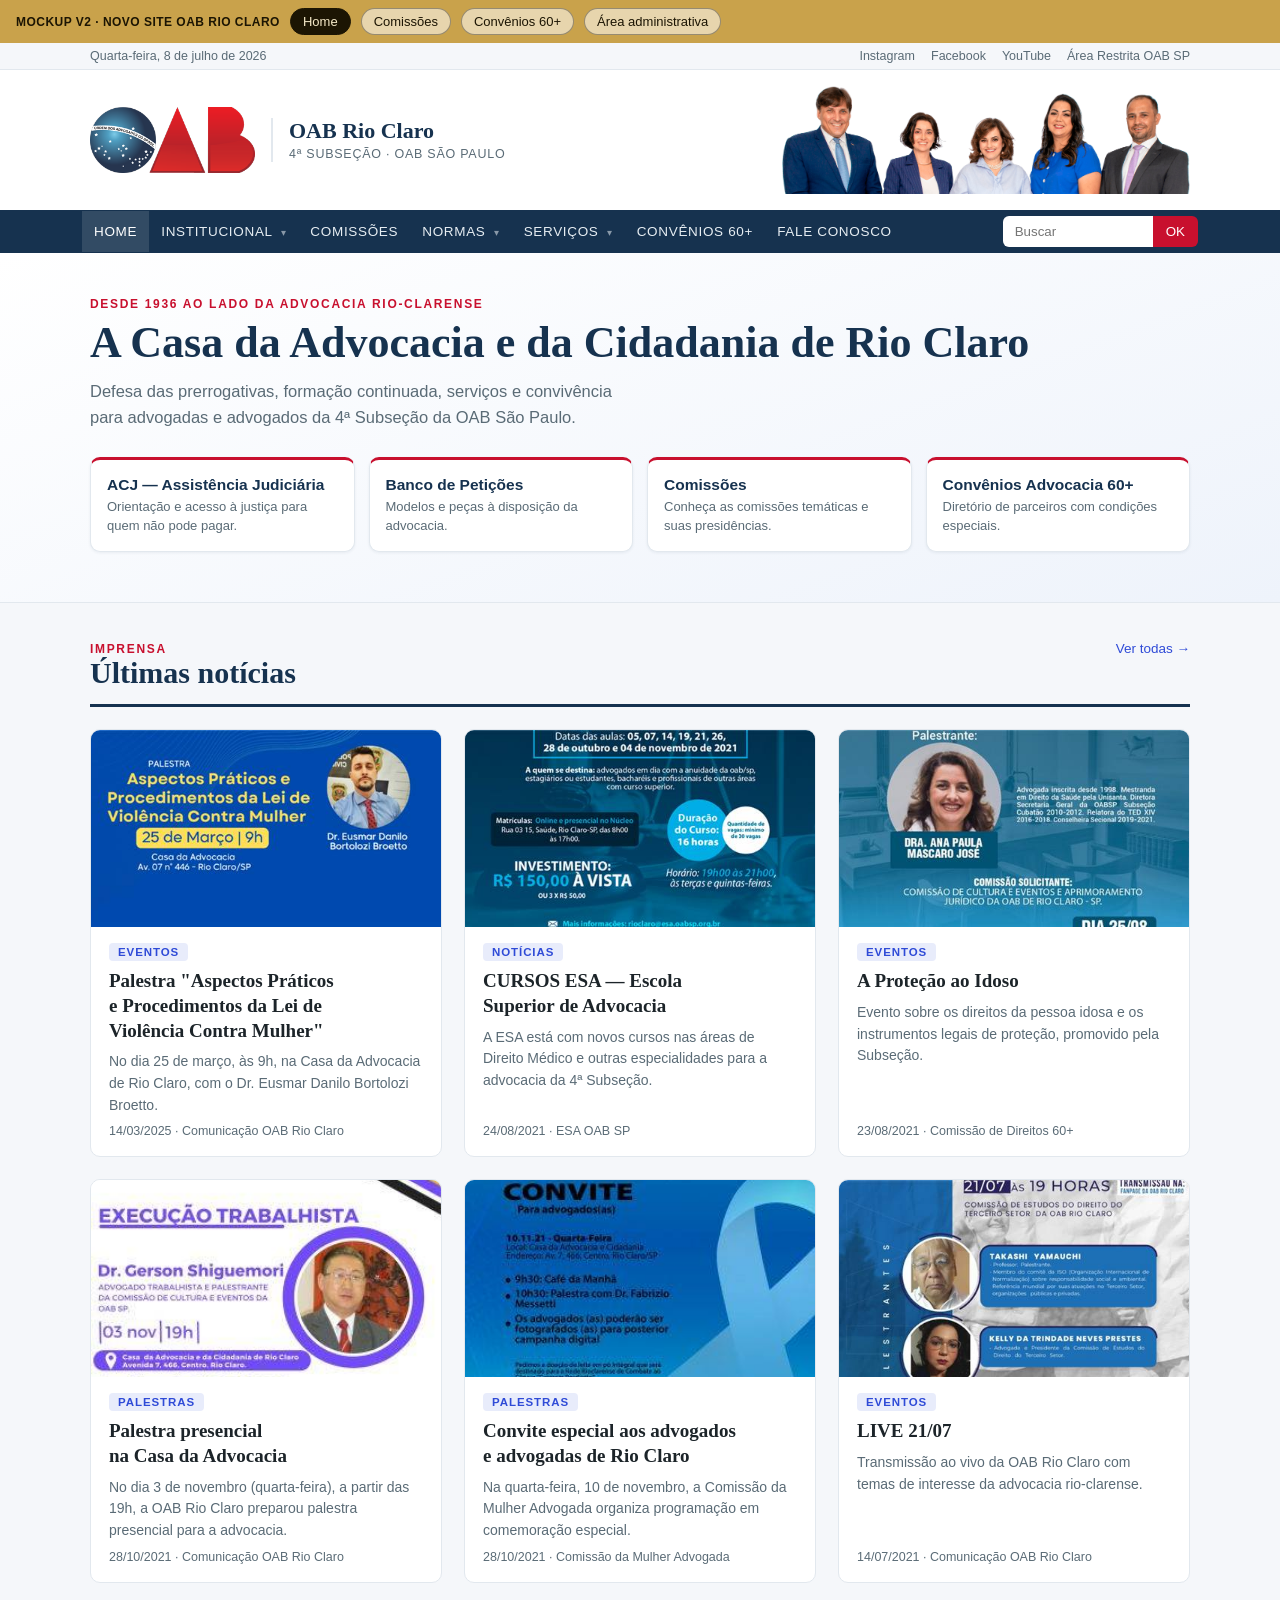
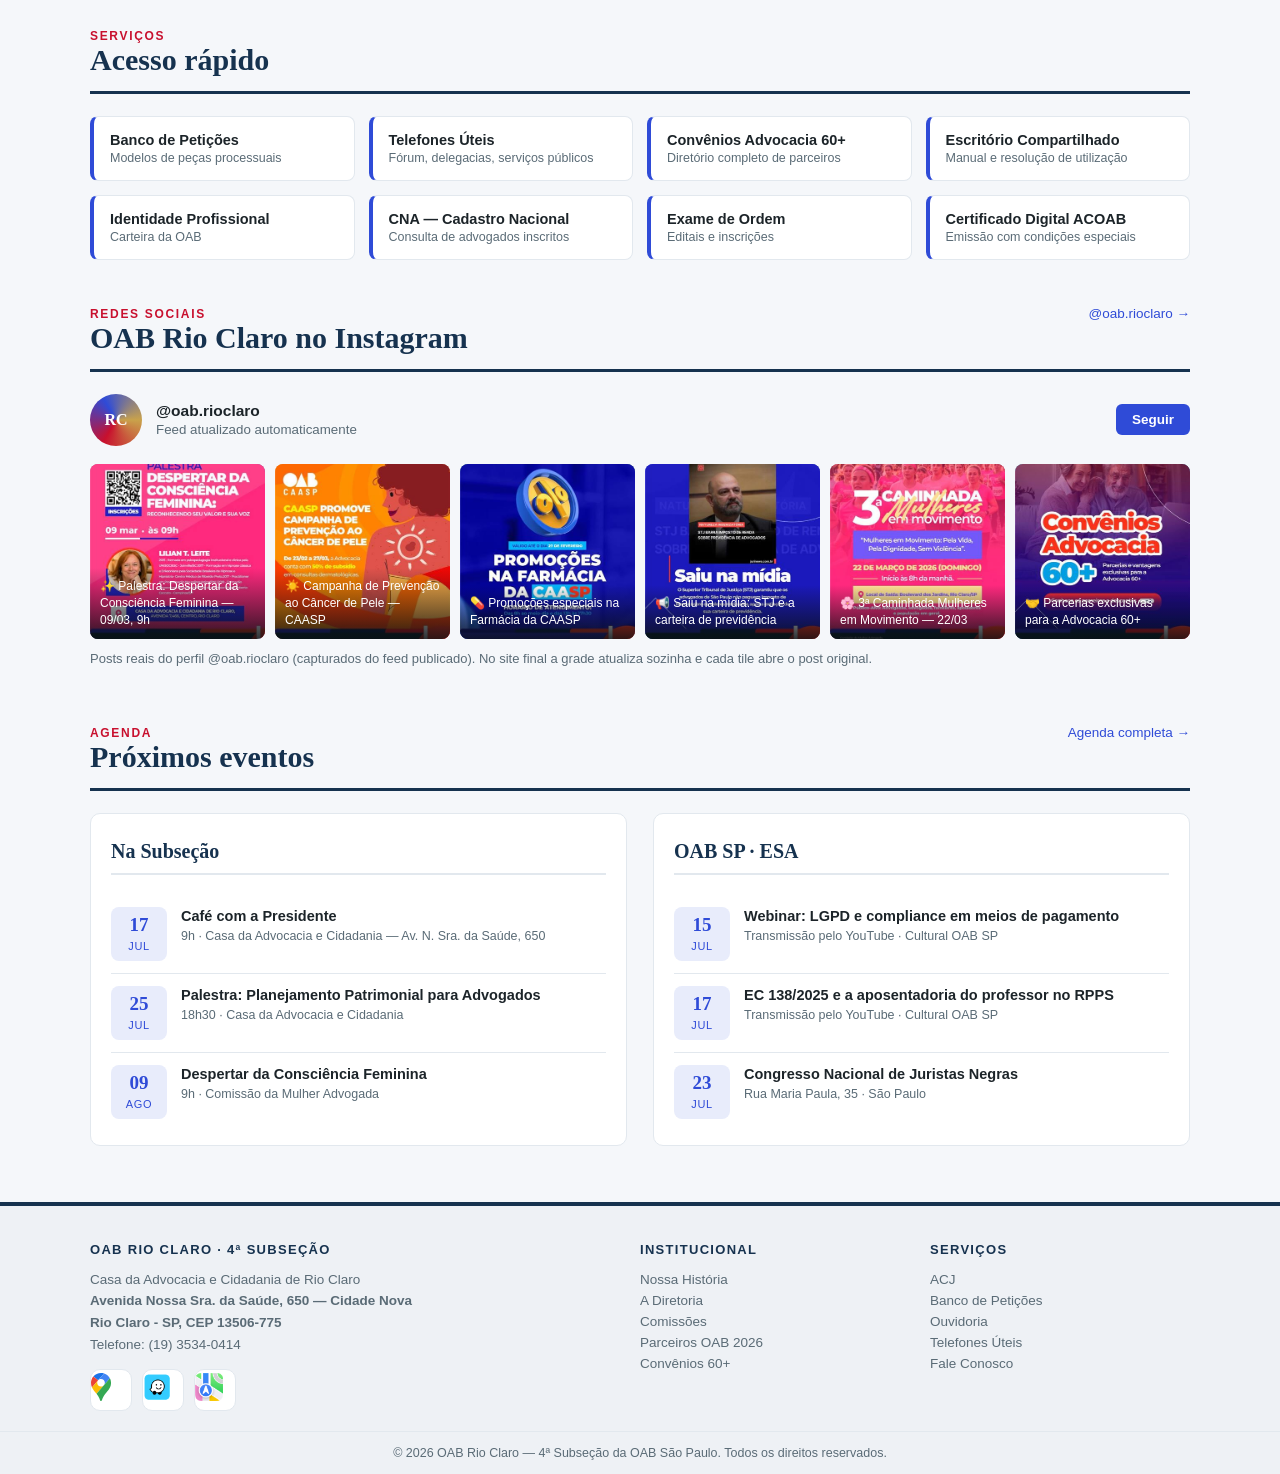
==== commit f9bac94f: "Menu sem Imprensa; busca na mesma linha Co-Authored-By: Claude Fable 5 <noreply@anthropic.com>" ====
--- a/index.html
+++ b/index.html
@@ -53,12 +53,13 @@
   @media(max-width:920px){.hdr-foto{display:none}}
 
   nav.main{background:var(--navy)}
-  nav.main .in{max-width:1140px;margin:0 auto;padding:0 12px;display:flex;flex-wrap:wrap;align-items:center}
-  nav.main a{color:#e6edf2;padding:13px 13px;font-size:13.5px;letter-spacing:.05em;text-transform:uppercase;display:block}
+  nav.main .in{max-width:1140px;margin:0 auto;padding:0 12px;display:flex;flex-wrap:nowrap;align-items:center}
+  nav.main a{color:#e6edf2;padding:13px 12px;font-size:13.5px;letter-spacing:.05em;text-transform:uppercase;display:block;white-space:nowrap}
+  @media(max-width:920px){nav.main .in{flex-wrap:wrap}}
   nav.main a.here,nav.main a:hover{background:rgba(255,255,255,.12);color:#fff}
   nav.main a .v{opacity:.55;font-size:10px;margin-left:4px}
   nav.main .search{margin-left:auto;display:flex;padding:6px 0}
-  nav.main .search input{border:0;border-radius:6px 0 0 6px;padding:8px 12px;width:170px;background:#fff;color:var(--ink);font-family:var(--sans)}
+  nav.main .search input{border:0;border-radius:6px 0 0 6px;padding:8px 12px;width:150px;background:#fff;color:var(--ink);font-family:var(--sans)}
   nav.main .search button{border:0;border-radius:0 6px 6px 0;background:var(--red);color:#fff;padding:8px 13px;cursor:pointer}
   @media(max-width:920px){nav.main .search{display:none}}
 
@@ -244,8 +245,7 @@
     <a href="#">Normas <span class="v">▾</span></a>
     <a href="#">Serviços <span class="v">▾</span></a>
     <a href="#" data-go="conv">Convênios 60+</a>
-    <a href="#">Imprensa <span class="v">▾</span></a>
-    <a href="#">Fale Conosco</a>
+        <a href="#">Fale Conosco</a>
     <div class="search"><input type="search" placeholder="Buscar" aria-label="Buscar no site"><button>OK</button></div>
   </div></nav>
 
@@ -393,8 +393,7 @@
     <a href="#" data-go="home">Home</a><a href="#">Institucional <span class="v">▾</span></a>
     <a href="#" class="here">Comissões</a>
     <a href="#">Normas <span class="v">▾</span></a><a href="#">Serviços <span class="v">▾</span></a>
-    <a href="#" data-go="conv">Convênios 60+</a><a href="#">Imprensa <span class="v">▾</span></a>
-    <a href="#">Fale Conosco</a>
+    <a href="#" data-go="conv">Convênios 60+</a>    <a href="#">Fale Conosco</a>
   </div></nav>
 
   <div class="dir-hero"><div class="wrap">
@@ -471,8 +470,7 @@
     <a href="#" data-go="home">Home</a><a href="#">Institucional <span class="v">▾</span></a>
     <a href="#" data-go="com">Comissões</a>
     <a href="#">Normas <span class="v">▾</span></a><a href="#">Serviços <span class="v">▾</span></a>
-    <a href="#" class="here">Convênios 60+</a><a href="#">Imprensa <span class="v">▾</span></a>
-    <a href="#">Fale Conosco</a>
+    <a href="#" class="here">Convênios 60+</a>    <a href="#">Fale Conosco</a>
   </div></nav>
 
   <div class="dir-hero"><div class="wrap">
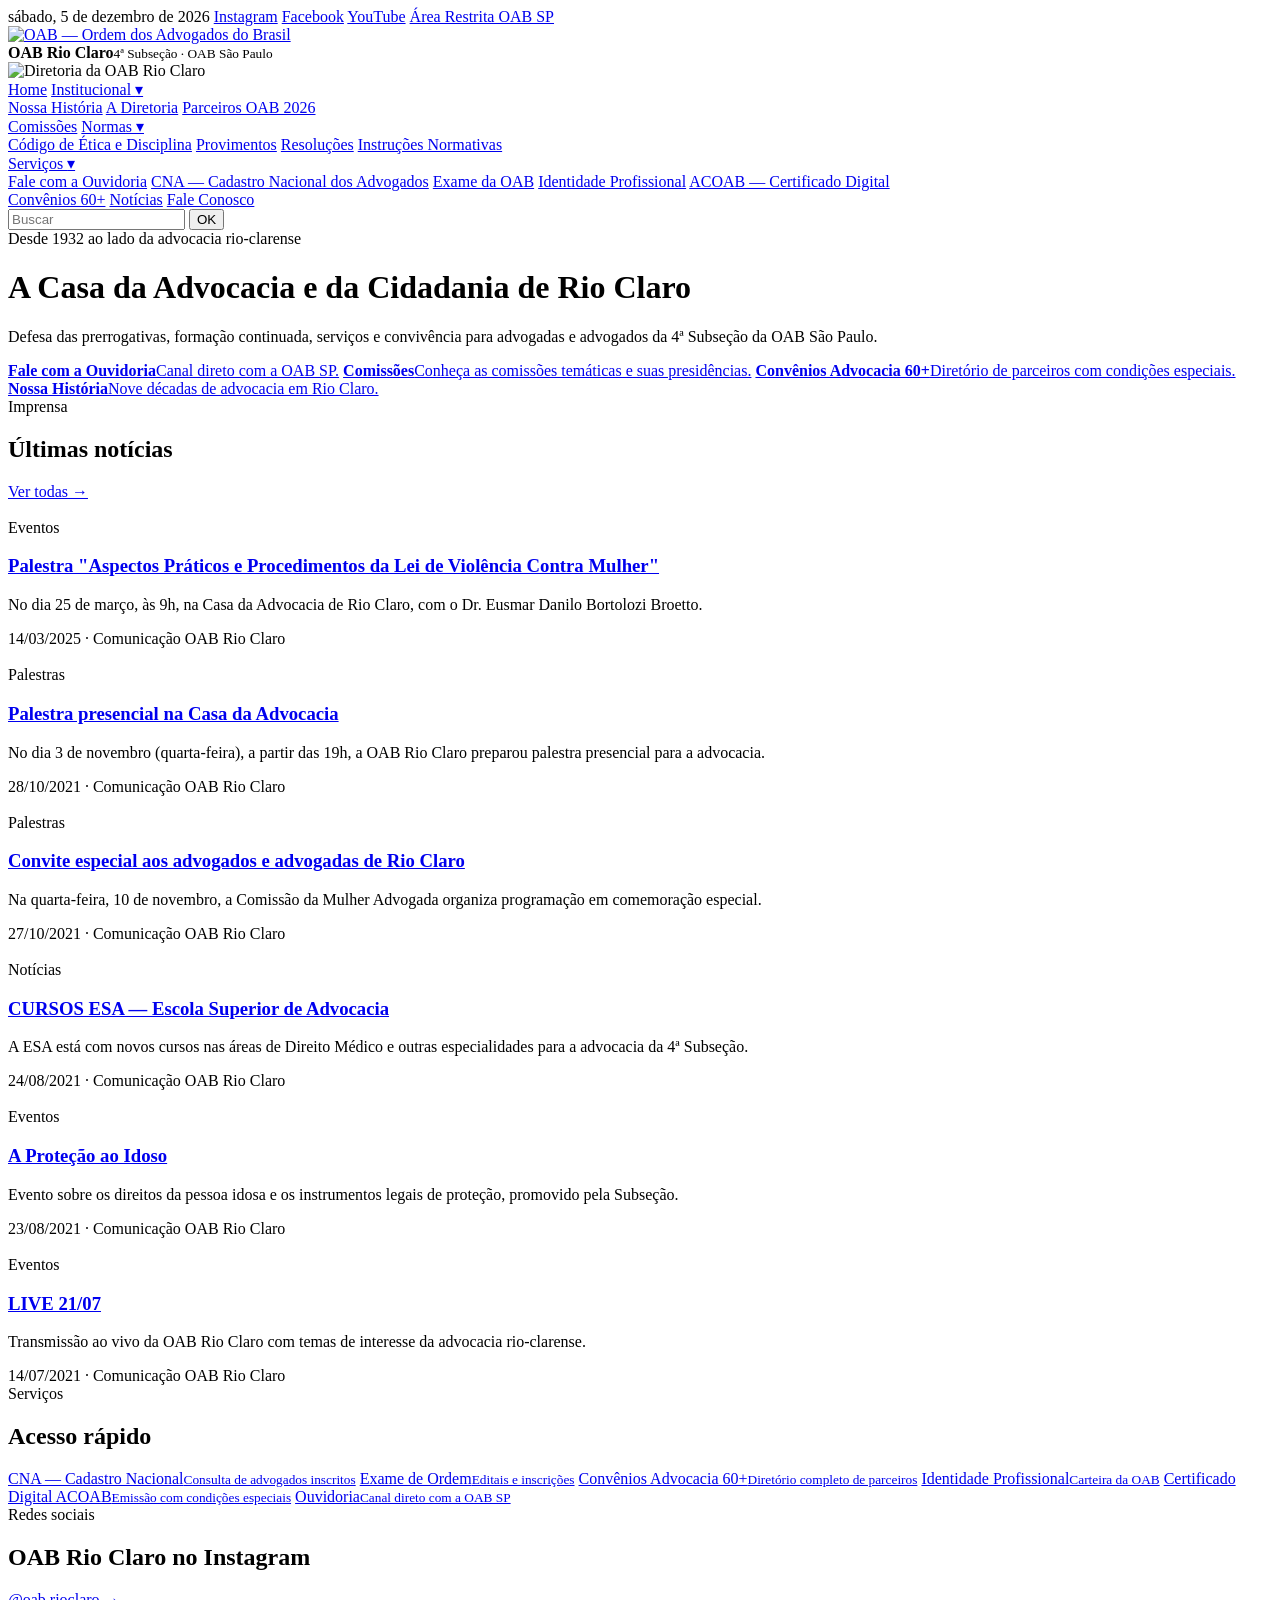
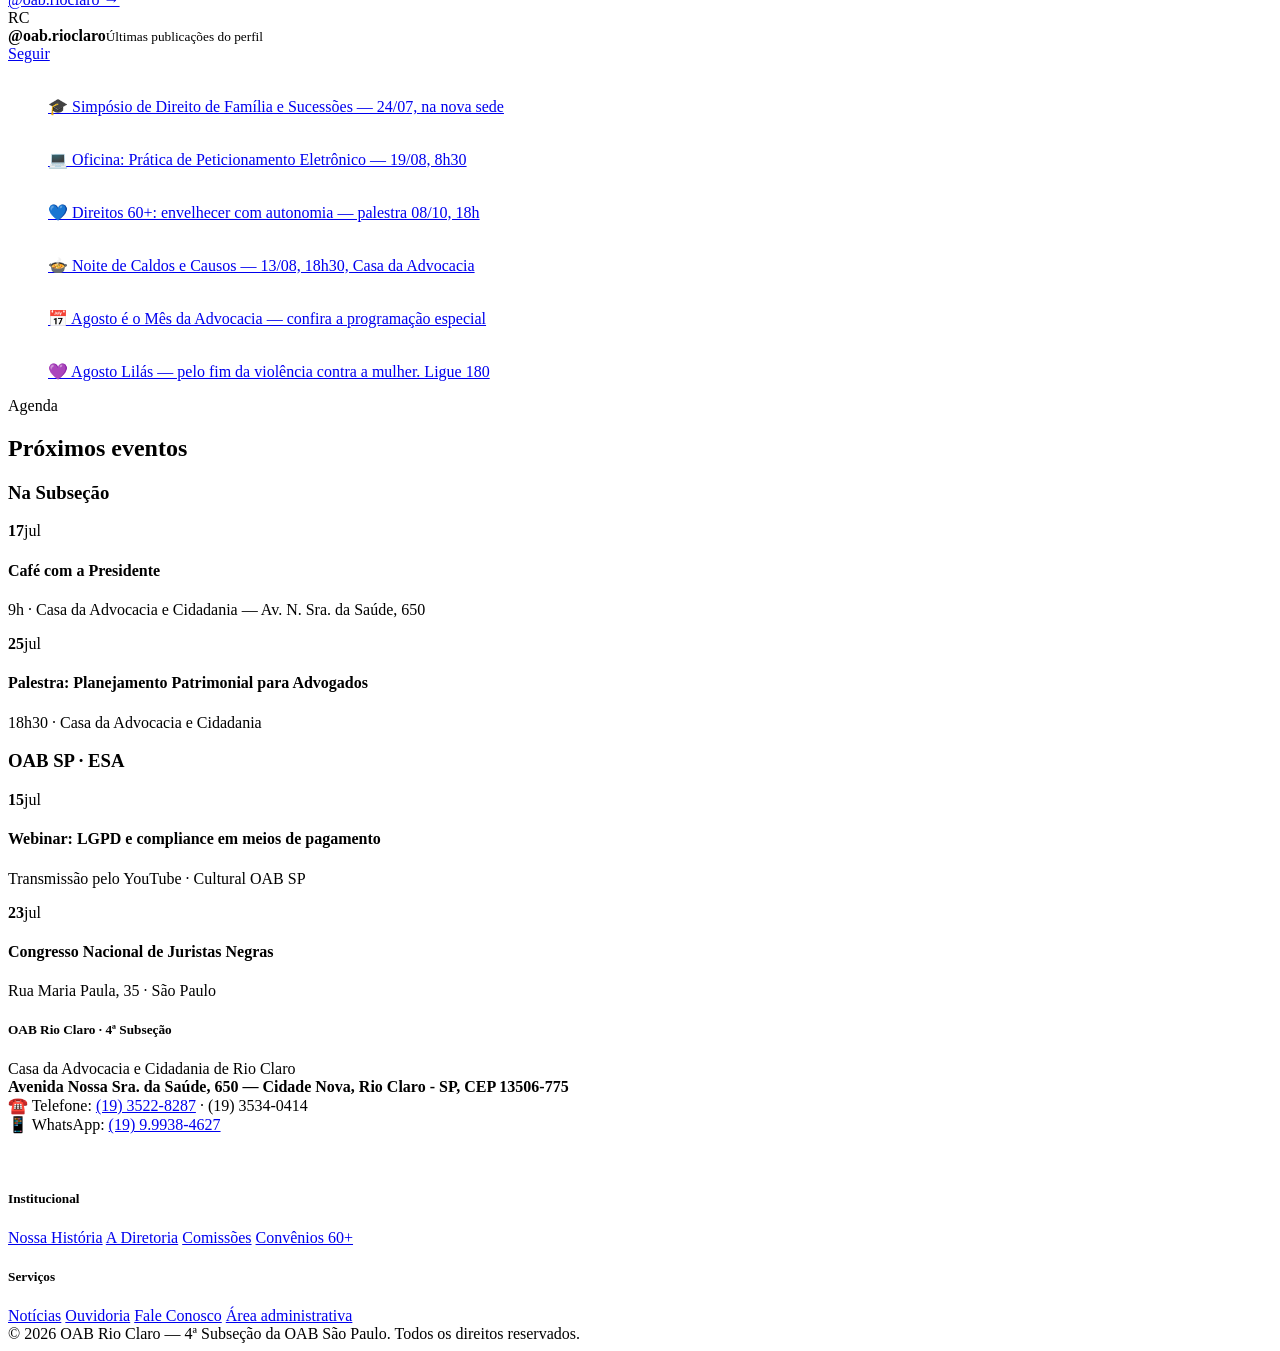
==== commit 1ab10cb3: "Atualiza preview: novos canais de contato (fixo e WhatsApp) Co-Authored-By: Claude Fable 5 <noreply@" ====
--- a/index.html
+++ b/index.html
@@ -1,651 +1,242 @@
 <!DOCTYPE html>
 <html lang="pt-BR">
 <head>
+<meta name="robots" content="noindex,nofollow">
 <meta charset="utf-8">
 <meta name="viewport" content="width=device-width, initial-scale=1">
+<title>OAB Rio Claro · 4ª Subseção OAB SP</title>
+<meta name="description" content="Site oficial da OAB Rio Claro — 4ª Subseção da OAB São Paulo. Notícias, comissões, convênios e serviços para a advocacia.">
+<link rel="stylesheet" href="/oab-rioclaro-preview/assets/css/site.css?v=3">
+<link rel="icon" href="/oab-rioclaro-preview/assets/img/logo-oab.png">
 </head>
 <body>
-<title>Mockup — Novo site OAB Rio Claro</title>
-<style>
-  :root{
-    --navy:#16324f; --navy-2:#1f4368; --red:#c8102e; --blue:#2f4bd7; --blue-soft:#e8ecfb;
-    --ink:#1c2429; --ink-2:#5a6b76; --ground:#ffffff; --ground-2:#f5f7fa;
-    --card:#ffffff; --line:#e2e8ee; --gold:#c9a24b;
-    --ok:#2e7d32; --warn:#b26a00;
-    --radius:10px;
-    --serif:Georgia,'Times New Roman',serif;
-    --sans:-apple-system,'Segoe UI',Roboto,Arial,sans-serif;
-  }
-  *{box-sizing:border-box}
-  html{color-scheme:light}
-  body{margin:0;font-family:var(--sans);color:var(--ink);background:var(--ground-2)}
-  a{color:var(--blue);text-decoration:none}
-  img{max-width:100%}
-
-  /* ===== barra do protótipo ===== */
-  .proto{position:sticky;top:0;z-index:50;background:var(--gold);color:#1c1503;
-    display:flex;align-items:center;gap:10px;padding:8px 16px;flex-wrap:wrap;font-size:13px}
-  .proto strong{letter-spacing:.04em;text-transform:uppercase;font-size:12px}
-  .proto button{border:1px solid rgba(0,0,0,.35);background:rgba(255,255,255,.55);
-    color:#1c1503;padding:5px 12px;border-radius:999px;cursor:pointer;font-size:13px;font-family:var(--sans)}
-  .proto button.on{background:#1c1503;color:#f5e9c8;border-color:#1c1503}
-  .proto button:focus-visible{outline:2px solid #1c1503;outline-offset:2px}
-
-  .page{display:none}
-  .page.on{display:block}
-
-  /* ===== chrome do site (claro) ===== */
-  .topbar{background:var(--ground-2);border-bottom:1px solid var(--line);color:var(--ink-2);font-size:12.5px}
-  .topbar .in{max-width:1140px;margin:0 auto;padding:6px 20px;display:flex;gap:16px;flex-wrap:wrap}
-  .topbar .in span:first-child{margin-right:auto}
-  .topbar a{color:var(--ink-2)}
-  .topbar a:hover{color:var(--blue)}
-
-  header.site{background:var(--ground)}
-  header.site .in{max-width:1140px;margin:0 auto;padding:16px 20px;display:flex;align-items:center;gap:22px;flex-wrap:wrap}
-  .logo{display:flex;align-items:center;gap:16px}
-  .logo img{height:66px;width:auto}
-  .logo .tt{border-left:2px solid var(--line);padding-left:16px}
-  .logo b{font-family:var(--serif);font-size:22px;font-weight:700;display:block;line-height:1.15;color:var(--navy)}
-  .logo small{color:var(--ink-2);font-size:12.5px;letter-spacing:.06em;text-transform:uppercase}
-  .hdr-foto{margin-left:auto;display:flex;align-items:center}
-  .hdr-foto img{height:108px;width:auto}
-  @media(max-width:920px){.hdr-foto{display:none}}
-
-  nav.main{background:var(--navy)}
-  nav.main .in{max-width:1140px;margin:0 auto;padding:0 12px;display:flex;flex-wrap:nowrap;align-items:center}
-  nav.main a{color:#e6edf2;padding:13px 12px;font-size:13.5px;letter-spacing:.05em;text-transform:uppercase;display:block;white-space:nowrap}
-  @media(max-width:920px){nav.main .in{flex-wrap:wrap}}
-  nav.main a.here,nav.main a:hover{background:rgba(255,255,255,.12);color:#fff}
-  nav.main a .v{opacity:.55;font-size:10px;margin-left:4px}
-  nav.main .search{margin-left:auto;display:flex;padding:6px 0}
-  nav.main .search input{border:0;border-radius:6px 0 0 6px;padding:8px 12px;width:150px;background:#fff;color:var(--ink);font-family:var(--sans)}
-  nav.main .search button{border:0;border-radius:0 6px 6px 0;background:var(--red);color:#fff;padding:8px 13px;cursor:pointer}
-  @media(max-width:920px){nav.main .search{display:none}}
-
-  .wrap{max-width:1140px;margin:0 auto;padding:0 20px}
-  section{padding:38px 0 8px}
-  h2.sec{font-family:var(--serif);font-size:30px;margin:0 0 4px;color:var(--navy);text-wrap:balance}
-  .sec-head{display:flex;align-items:baseline;gap:16px;border-bottom:3px solid var(--navy);padding-bottom:10px;margin-bottom:22px}
-  .sec-head a{margin-left:auto;font-size:13.5px;white-space:nowrap}
-  .kicker{font-size:12px;letter-spacing:.14em;text-transform:uppercase;color:var(--red);font-weight:700}
-
-  /* hero claro */
-  .hero{background:linear-gradient(160deg,#ffffff 0%,#eef3fb 100%);border-bottom:1px solid var(--line);padding:44px 0 50px}
-  .hero h1{font-family:var(--serif);font-size:clamp(30px,4.5vw,44px);margin:6px 0 10px;color:var(--navy);text-wrap:balance}
-  .hero p{max-width:58ch;color:var(--ink-2);font-size:16.5px;line-height:1.6;margin:0 0 26px}
-  .quick{display:grid;grid-template-columns:repeat(auto-fit,minmax(200px,1fr));gap:14px}
-  .quick a{background:var(--card);border:1px solid var(--line);border-top:3px solid var(--red);border-radius:var(--radius);
-    padding:16px;color:var(--ink);display:block;box-shadow:0 1px 3px rgba(22,50,79,.07);transition:box-shadow .15s}
-  .quick a:hover{box-shadow:0 4px 14px rgba(22,50,79,.14)}
-  .quick b{display:block;font-size:15.5px;margin-bottom:4px;color:var(--navy)}
-  .quick span{font-size:13px;color:var(--ink-2);line-height:1.45;display:block}
-
-  /* cards notícia */
-  .grid3{display:grid;grid-template-columns:repeat(auto-fill,minmax(300px,1fr));gap:22px}
-  .news{background:var(--card);border:1px solid var(--line);border-radius:var(--radius);overflow:hidden;display:flex;flex-direction:column}
-  .thumb{aspect-ratio:16/9;display:flex;align-items:flex-end;padding:12px;color:#fff;font-family:var(--serif);font-size:15px}
-  .t1{background:linear-gradient(135deg,#2f4bd7,#16324f)} .t2{background:linear-gradient(135deg,#a02446,#16324f)}
-  .t3{background:linear-gradient(135deg,#1f7a5a,#16324f)} .t4{background:linear-gradient(135deg,#b26a00,#16324f)}
-  .t5{background:linear-gradient(135deg,#4b3fa0,#16324f)} .t6{background:linear-gradient(135deg,#00647a,#16324f)}
-  .news .body{padding:16px 18px 18px;display:flex;flex-direction:column;gap:8px;flex:1}
-  .tag{display:inline-block;background:var(--blue-soft);color:var(--blue);font-size:11.5px;font-weight:600;
-    letter-spacing:.08em;text-transform:uppercase;padding:3px 9px;border-radius:4px;width:max-content}
-  .news h3{font-family:var(--serif);font-size:19px;margin:0;line-height:1.3;text-wrap:balance}
-  .news h3 a{color:var(--ink)}
-  .news p{margin:0;color:var(--ink-2);font-size:14px;line-height:1.55;flex:1}
-  .meta{font-size:12.5px;color:var(--ink-2)}
-
-  /* acesso rápido */
-  .tiles{display:grid;grid-template-columns:repeat(auto-fill,minmax(240px,1fr));gap:14px}
-  .tiles a{background:var(--card);border:1px solid var(--line);border-left:4px solid var(--blue);
-    border-radius:8px;padding:15px 16px;color:var(--ink);font-weight:600;font-size:14.5px;display:block}
-  .tiles a small{display:block;font-weight:400;color:var(--ink-2);margin-top:3px;font-size:12.5px}
-  .tiles a:hover{border-left-color:var(--red)}
-
-  /* instagram */
-  .ig-head{display:flex;align-items:center;gap:14px;margin-bottom:18px}
-  .ig-avatar{width:52px;height:52px;border-radius:50%;background:conic-gradient(from 210deg,#c8102e,#2f4bd7,#c9a24b,#c8102e);
-    display:flex;align-items:center;justify-content:center;color:#fff;font-family:var(--serif);font-weight:700}
-  .ig-head b{display:block;font-size:15.5px}
-  .ig-head small{color:var(--ink-2)}
-  .ig-head .follow{margin-left:auto;background:var(--blue);color:#fff;padding:8px 16px;border-radius:6px;font-size:13.5px;font-weight:600}
-  .ig{display:grid;grid-template-columns:repeat(auto-fill,minmax(170px,1fr));gap:10px}
-  .ig figure{margin:0;aspect-ratio:1/1;border-radius:8px;overflow:hidden;position:relative;display:flex;align-items:flex-end}
-  .ig figcaption{position:relative;color:#fff;font-size:12px;line-height:1.4;padding:10px;
-    background:linear-gradient(transparent,rgba(10,16,20,.85));width:100%}
-  .g1{background:linear-gradient(140deg,#b95e82,#4b3fa0)} .g2{background:linear-gradient(140deg,#e0a03f,#a02446)}
-  .g3{background:linear-gradient(140deg,#2f8f6f,#1c3f5e)} .g4{background:linear-gradient(140deg,#2f4bd7,#16324f)}
-  .g5{background:linear-gradient(140deg,#c9527a,#80336b)}
-  .g6{background:linear-gradient(140deg,#5aa7c9,#2b2e78)}
-  .ig-note{margin-top:12px;font-size:13px;color:var(--ink-2)}
-  .ig>a{display:block}
-  .ig figure img{position:absolute;inset:0;width:100%;height:100%;object-fit:cover}
-  .news .cover{width:100%;aspect-ratio:16/9;object-fit:cover;display:block;background:#e8ecf2}
-
-  /* botões de localização */
-  .maps{display:flex;gap:10px;flex-wrap:wrap;margin:12px 0 0}
-  .maps a{display:inline-flex;align-items:center;justify-content:center;background:#fff;border:1px solid var(--line);
-    border-radius:10px;width:42px;height:42px;color:var(--navy)}
-  .maps a:hover{border-color:var(--blue);box-shadow:0 2px 8px rgba(47,75,215,.18)}
-  .maps svg{flex:none}
-  .maps.center{justify-content:center;padding:16px 20px 0}
-
-  /* duas colunas agenda */
-  .cols{display:grid;grid-template-columns:1fr 1fr;gap:26px}
-  @media(max-width:800px){.cols{grid-template-columns:1fr}}
-  .agenda{background:var(--card);border:1px solid var(--line);border-radius:var(--radius);padding:6px 20px 14px}
-  .agenda h3{font-family:var(--serif);font-size:20px;border-bottom:2px solid var(--line);padding-bottom:10px;color:var(--navy)}
-  .ev{display:flex;gap:14px;padding:12px 0;border-bottom:1px solid var(--line)}
-  .ev:last-child{border-bottom:0}
-  .ev .d{min-width:56px;text-align:center;background:var(--blue-soft);color:var(--blue);border-radius:8px;padding:7px 4px;height:max-content}
-  .ev .d b{display:block;font-size:19px;font-family:var(--serif)} .ev .d span{font-size:11px;text-transform:uppercase;letter-spacing:.06em}
-  .ev h4{margin:0 0 3px;font-size:14.5px;line-height:1.35} .ev p{margin:0;font-size:12.5px;color:var(--ink-2)}
-
-  footer.site{background:#eef1f5;border-top:4px solid var(--navy);color:var(--ink-2);margin-top:48px;font-size:13.5px}
-  footer.site .in{max-width:1140px;margin:0 auto;padding:36px 20px 20px;display:grid;grid-template-columns:2fr 1fr 1fr;gap:30px}
-  @media(max-width:760px){footer.site .in{grid-template-columns:1fr}}
-  footer.site h5{color:var(--navy);font-size:13px;letter-spacing:.1em;text-transform:uppercase;margin:0 0 12px}
-  footer.site a{color:var(--ink-2);display:block;padding:3px 0}
-  footer.site a:hover{color:var(--blue)}
-  footer.site p{line-height:1.6;margin-top:0}
-  .copy{border-top:1px solid var(--line);text-align:center;padding:14px;font-size:12.5px;color:var(--ink-2)}
-
-  /* ===== hero interno (páginas) ===== */
-  .dir-hero{background:linear-gradient(160deg,#ffffff 0%,#eef3fb 100%);border-bottom:1px solid var(--line);padding:38px 0}
-  .dir-hero h1{font-family:var(--serif);font-size:clamp(28px,4vw,40px);margin:6px 0 10px;color:var(--navy)}
-  .dir-hero p{max-width:62ch;color:var(--ink-2);line-height:1.6;margin:0}
-  .crumbs{font-size:12.5px;color:var(--ink-2);margin-bottom:4px}
-
-  .filters{display:flex;gap:8px;flex-wrap:wrap;margin:26px 0 22px}
-  .filters button{border:1px solid var(--line);background:var(--card);color:var(--ink);
-    padding:7px 16px;border-radius:999px;cursor:pointer;font-size:13.5px;font-family:var(--sans)}
-  .filters button.on{background:var(--navy);color:#fff;border-color:var(--navy)}
-  .partners{display:grid;grid-template-columns:repeat(auto-fill,minmax(255px,1fr));gap:18px;margin-bottom:40px}
-  .pc{background:var(--card);border:1px solid var(--line);border-radius:var(--radius);padding:20px;display:flex;flex-direction:column;gap:10px}
-  .pc .av{width:56px;height:56px;border-radius:12px;color:#fff;display:flex;align-items:center;justify-content:center;
-    font-family:var(--serif);font-size:20px;font-weight:700}
-  .pc h3{margin:0;font-size:17px;font-family:var(--serif);color:var(--navy)}
-  .pc .cat{font-size:11.5px;letter-spacing:.09em;text-transform:uppercase;color:var(--blue);font-weight:600}
-  .pc p{margin:0;font-size:13.5px;color:var(--ink-2);line-height:1.5;flex:1}
-  .pc .off{background:var(--blue-soft);color:var(--blue);border-radius:6px;padding:6px 10px;font-size:13px;font-weight:600;width:max-content}
-  .pc a{font-size:13.5px;font-weight:600}
-
-  /* ===== comissões ===== */
-  .com-search{display:flex;gap:10px;margin:26px 0 20px}
-  .com-search input{flex:1;max-width:420px;border:1px solid var(--line);border-radius:8px;padding:10px 14px;
-    background:var(--card);color:var(--ink);font-size:14px;font-family:var(--sans)}
-  .coms{display:grid;grid-template-columns:repeat(auto-fill,minmax(320px,1fr));gap:14px;margin-bottom:36px}
-  .com{background:var(--card);border:1px solid var(--line);border-left:4px solid var(--navy);border-radius:8px;padding:15px 17px}
-  .com h3{margin:0 0 8px;font-size:15px;font-family:var(--serif);color:var(--navy);line-height:1.35}
-  .com dl{margin:0;font-size:13.5px;display:grid;grid-template-columns:auto 1fr;gap:2px 10px}
-  .com dt{color:var(--ink-2);font-size:11.5px;letter-spacing:.07em;text-transform:uppercase;padding-top:2px}
-  .com dd{margin:0;color:var(--ink)}
-
-  /* ===== admin ===== */
-  .admin{display:grid;grid-template-columns:220px 1fr;min-height:640px;max-width:1140px;margin:26px auto 40px;
-    border:1px solid var(--line);border-radius:12px;overflow:hidden;background:var(--card)}
-  @media(max-width:820px){.admin{grid-template-columns:1fr}}
-  .aside{background:var(--navy);color:#c9d6de;padding:18px 0}
-  .aside .who{padding:0 18px 16px;border-bottom:1px solid rgba(255,255,255,.14);margin-bottom:10px}
-  .aside .who b{color:#fff;display:block;font-size:14px}
-  .aside .who small{font-size:12px}
-  .aside a{display:block;padding:10px 18px;color:#c9d6de;font-size:14px;cursor:pointer}
-  .aside a.on{background:rgba(255,255,255,.12);color:#fff;border-left:3px solid var(--gold);padding-left:15px}
-  .amain{padding:24px 28px;background:var(--ground)}
-  .amain h2{font-family:var(--serif);margin:0 0 4px;font-size:24px;color:var(--navy)}
-  .amain .sub{color:var(--ink-2);font-size:13.5px;margin:0 0 20px}
-  .abar{display:flex;gap:10px;align-items:center;margin-bottom:16px;flex-wrap:wrap}
-  .abar input{flex:1;min-width:180px;border:1px solid var(--line);border-radius:6px;padding:9px 12px;background:var(--card);color:var(--ink);font-family:var(--sans)}
-  .btn{background:var(--blue);color:#fff;border:0;border-radius:6px;padding:9px 16px;font-weight:600;font-size:13.5px;cursor:pointer;font-family:var(--sans)}
-  .btn.ghost{background:transparent;color:var(--blue);border:1px solid var(--blue)}
-  table.list{width:100%;border-collapse:collapse;font-size:14px}
-  table.list th{text-align:left;font-size:11.5px;letter-spacing:.08em;text-transform:uppercase;color:var(--ink-2);
-    padding:8px 10px;border-bottom:2px solid var(--line)}
-  table.list td{padding:11px 10px;border-bottom:1px solid var(--line);vertical-align:top}
-  .st{font-size:11.5px;font-weight:700;letter-spacing:.05em;padding:3px 9px;border-radius:999px}
-  .st.pub{background:#e4f2e5;color:var(--ok)} .st.dra{background:#fdf1dc;color:var(--warn)}
-  .rowact{font-size:12.5px;white-space:nowrap}
-  .hint{background:var(--blue-soft);border-radius:8px;padding:14px 16px;font-size:13.5px;line-height:1.55;margin-top:22px;color:var(--ink)}
-  .hint b{color:var(--blue)}
-  .tblwrap{overflow-x:auto}
-  .apanel{display:none}
-  .apanel.on{display:block}
-</style>
-
-<div class="proto" role="tablist" aria-label="Páginas do mockup">
-  <strong>Mockup v2 · novo site OAB Rio Claro</strong>
-  <button class="on" data-p="home">Home</button>
-  <button data-p="com">Comissões</button>
-  <button data-p="conv">Convênios 60+</button>
-  <button data-p="admin">Área administrativa</button>
-</div>
-
-<!-- ============ cabeçalho compartilhado (template repetido por página) ============ -->
-
-<!-- ================= HOME ================= -->
-<div class="page on" id="p-home">
-  <div class="topbar"><div class="in">
-    <span>Quarta-feira, 8 de julho de 2026</span>
-    <a href="#">Instagram</a><a href="#">Facebook</a><a href="#">YouTube</a><a href="#">Área Restrita OAB SP</a>
-  </div></div>
-
-  <header class="site"><div class="in">
-    <div class="logo">
-      <img src="[data-uri]" alt="OAB — Ordem dos Advogados do Brasil">
-      <div class="tt"><b>OAB Rio Claro</b><small>4ª Subseção · OAB São Paulo</small></div>
-    </div>
-    <div class="hdr-foto"><img src="[data-uri]" alt="Diretoria da OAB Rio Claro"></div>
-  </div></header>
-
-  <nav class="main"><div class="in">
-    <a href="#" class="here">Home</a>
-    <a href="#">Institucional <span class="v">▾</span></a>
-    <a href="#" data-go="com">Comissões</a>
-    <a href="#">Normas <span class="v">▾</span></a>
-    <a href="#">Serviços <span class="v">▾</span></a>
-    <a href="#" data-go="conv">Convênios 60+</a>
-        <a href="#">Fale Conosco</a>
-    <div class="search"><input type="search" placeholder="Buscar" aria-label="Buscar no site"><button>OK</button></div>
-  </div></nav>
-
-  <div class="hero"><div class="wrap">
-    <div class="kicker">Desde 1936 ao lado da advocacia rio-clarense</div>
-    <h1>A Casa da Advocacia e da Cidadania de Rio Claro</h1>
-    <p>Defesa das prerrogativas, formação continuada, serviços e convivência para advogadas e advogados da 4ª Subseção da OAB São Paulo.</p>
-    <div class="quick">
-      <a href="#"><b>ACJ — Assistência Judiciária</b><span>Orientação e acesso à justiça para quem não pode pagar.</span></a>
-      <a href="#"><b>Banco de Petições</b><span>Modelos e peças à disposição da advocacia.</span></a>
-      <a href="#" data-go="com"><b>Comissões</b><span>Conheça as comissões temáticas e suas presidências.</span></a>
-      <a href="#" data-go="conv"><b>Convênios Advocacia 60+</b><span>Diretório de parceiros com condições especiais.</span></a>
-    </div>
-  </div></div>
-
-  <section><div class="wrap">
-    <div class="sec-head"><div><div class="kicker">Imprensa</div><h2 class="sec">Últimas notícias</h2></div><a href="#">Ver todas →</a></div>
-    <div class="grid3">
-      <article class="news"><img class="cover" src="[data-uri]" alt="Palestra Lei de Violência Contra Mulher"><div class="body">
+
+<div class="topbar"><div class="in">
+  <span id="data-hoje"></span>
+  <a href="https://www.instagram.com/oab.rioclaro/" target="_blank" rel="noopener">Instagram</a>
+  <a href="https://www.facebook.com/oabrioclaro/" target="_blank" rel="noopener">Facebook</a>
+  <a href="https://www.youtube.com/channel/UCn-Qz8cRnKVbcnyIWuNRAHg" target="_blank" rel="noopener">YouTube</a>
+  <a href="https://www2.oabsp.org.br/asp/dotnet/LoginSite/LoginMain.aspx" target="_blank" rel="noopener">Área Restrita OAB SP</a>
+</div></div>
+
+<header class="site"><div class="in">
+  <div class="logo">
+    <a href="/oab-rioclaro-preview/"><img src="/oab-rioclaro-preview/assets/img/logo-oab.png" alt="OAB — Ordem dos Advogados do Brasil"></a>
+    <div class="tt"><b>OAB Rio Claro</b><small>4ª Subseção · OAB São Paulo</small></div>
+  </div>
+  <div class="hdr-foto"><img src="/oab-rioclaro-preview/assets/img/foto-diretoria.png" alt="Diretoria da OAB Rio Claro"></div>
+</div></header>
+
+<nav class="main"><div class="in">
+  <a href="/oab-rioclaro-preview/" class="here">Home</a>
+  <span class="drop"><a href="/oab-rioclaro-preview/nossa-historia/" >Institucional <span class="v">▾</span></a>
+    <div>
+      <a href="/oab-rioclaro-preview/nossa-historia/">Nossa História</a>
+      <a href="/oab-rioclaro-preview/a-diretoria/">A Diretoria</a>
+      <a href="https://www.oabrioclaro.org.br/parceiros-oab/">Parceiros OAB 2026</a>
+    </div>
+  </span>
+  <a href="/oab-rioclaro-preview/comissoes/" >Comissões</a>
+  <span class="drop"><a href="#">Normas <span class="v">▾</span></a>
+    <div>
+      <a href="https://www.oab.org.br/visualizador/19/codigo-de-etica-e-disciplina" target="_blank" rel="noopener">Código de Ética e Disciplina</a>
+      <a href="https://www.oab.org.br/leisnormas/legislacao?provimento=1" target="_blank" rel="noopener">Provimentos</a>
+      <a href="https://www.oab.org.br/leisnormas/legislacao?resolucao=1" target="_blank" rel="noopener">Resoluções</a>
+      <a href="https://www.oab.org.br/leisnormas/legislacao?instNormativa=1" target="_blank" rel="noopener">Instruções Normativas</a>
+    </div>
+  </span>
+  <span class="drop"><a href="#">Serviços <span class="v">▾</span></a>
+    <div>
+      <a href="https://www2.oabsp.org.br/asp/ouvidoria/ouvidoria01.asp" target="_blank" rel="noopener">Fale com a Ouvidoria</a>
+      <a href="https://cna.oab.org.br/" target="_blank" rel="noopener">CNA — Cadastro Nacional dos Advogados</a>
+      <a href="https://examedeordem.oab.org.br/" target="_blank" rel="noopener">Exame da OAB</a>
+      <a href="https://www.oab.org.br/servicos/identidadeprofissional" target="_blank" rel="noopener">Identidade Profissional</a>
+      <a href="https://www.acoab.com.br/" target="_blank" rel="noopener">ACOAB — Certificado Digital</a>
+    </div>
+  </span>
+  <a href="/oab-rioclaro-preview/convenios/" >Convênios 60+</a>
+  <a href="/oab-rioclaro-preview/noticias/" >Notícias</a>
+  <a href="/oab-rioclaro-preview/fale-conosco/" >Fale Conosco</a>
+  <form class="search" action="/oab-rioclaro-preview/noticias/" method="get">
+    <input type="search" name="q" placeholder="Buscar" aria-label="Buscar no site">
+    <button type="submit">OK</button>
+  </form>
+</div></nav>
+
+<div class="hero"><div class="wrap">
+  <div class="kicker">Desde 1932 ao lado da advocacia rio-clarense</div>
+  <h1>A Casa da Advocacia e da Cidadania de Rio Claro</h1>
+  <p>Defesa das prerrogativas, formação continuada, serviços e convivência para advogadas e advogados da 4ª Subseção da OAB São Paulo.</p>
+  <div class="quick">
+    <a href="https://www2.oabsp.org.br/asp/ouvidoria/ouvidoria01.asp" target="_blank" rel="noopener"><b>Fale com a Ouvidoria</b><span>Canal direto com a OAB SP.</span></a>
+    <a href="/oab-rioclaro-preview/comissoes/"><b>Comissões</b><span>Conheça as comissões temáticas e suas presidências.</span></a>
+    <a href="/oab-rioclaro-preview/convenios/"><b>Convênios Advocacia 60+</b><span>Diretório de parceiros com condições especiais.</span></a>
+    <a href="/oab-rioclaro-preview/nossa-historia/"><b>Nossa História</b><span>Nove décadas de advocacia em Rio Claro.</span></a>
+  </div>
+</div></div>
+
+<section><div class="wrap">
+  <div class="sec-head"><div><div class="kicker">Imprensa</div><h2 class="sec">Últimas notícias</h2></div><a href="/oab-rioclaro-preview/noticias/">Ver todas →</a></div>
+  <div class="grid3">
+    
+    <article class="news">
+      <img class="cover" src="/oab-rioclaro-preview/assets/img/noticias/n1.jpg" alt="">
+      <div class="body">
         <span class="tag">Eventos</span>
-        <h3><a href="https://www.oabrioclaro.org.br/palestra-aspectos-praticos-e-procedimentos-da-lei-de-violencia-contra-mulher/">Palestra "Aspectos Práticos e Procedimentos da Lei de Violência Contra Mulher"</a></h3>
+        <h3><a href="/oab-rioclaro-preview/noticias/palestra-lei-violencia-contra-mulher/">Palestra &quot;Aspectos Práticos e Procedimentos da Lei de Violência Contra Mulher&quot;</a></h3>
         <p>No dia 25 de março, às 9h, na Casa da Advocacia de Rio Claro, com o Dr. Eusmar Danilo Bortolozi Broetto.</p>
         <span class="meta">14/03/2025 · Comunicação OAB Rio Claro</span>
-      </div></article>
-      <article class="news"><img class="cover" src="[data-uri]" alt="Cursos ESA — Escola Superior de Advocacia"><div class="body">
-        <span class="tag">Notícias</span>
-        <h3><a href="https://www.oabrioclaro.org.br/cursos-esa-escola-superior-de-advocacia/">CURSOS ESA — Escola Superior de Advocacia</a></h3>
-        <p>A ESA está com novos cursos nas áreas de Direito Médico e outras especialidades para a advocacia da 4ª Subseção.</p>
-        <span class="meta">24/08/2021 · ESA OAB SP</span>
-      </div></article>
-      <article class="news"><img class="cover" src="[data-uri]" alt="A Proteção ao Idoso"><div class="body">
-        <spa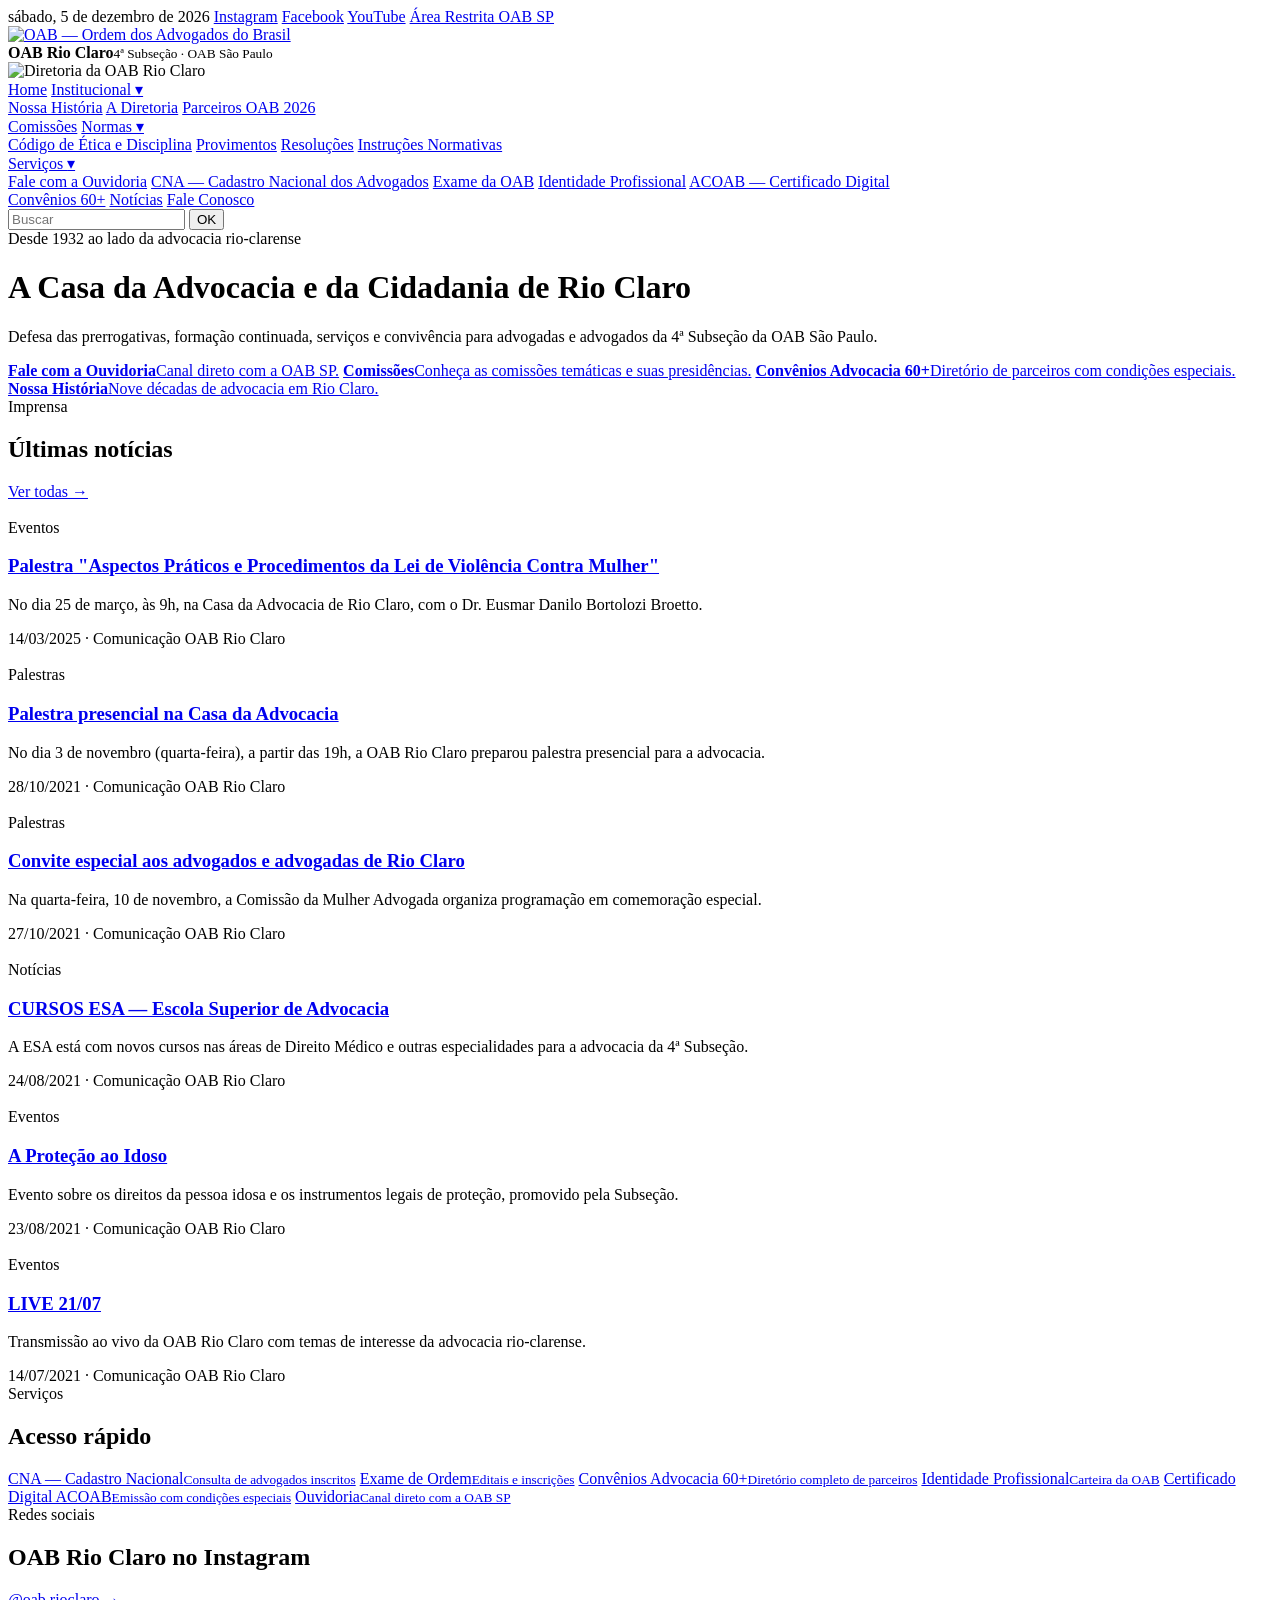
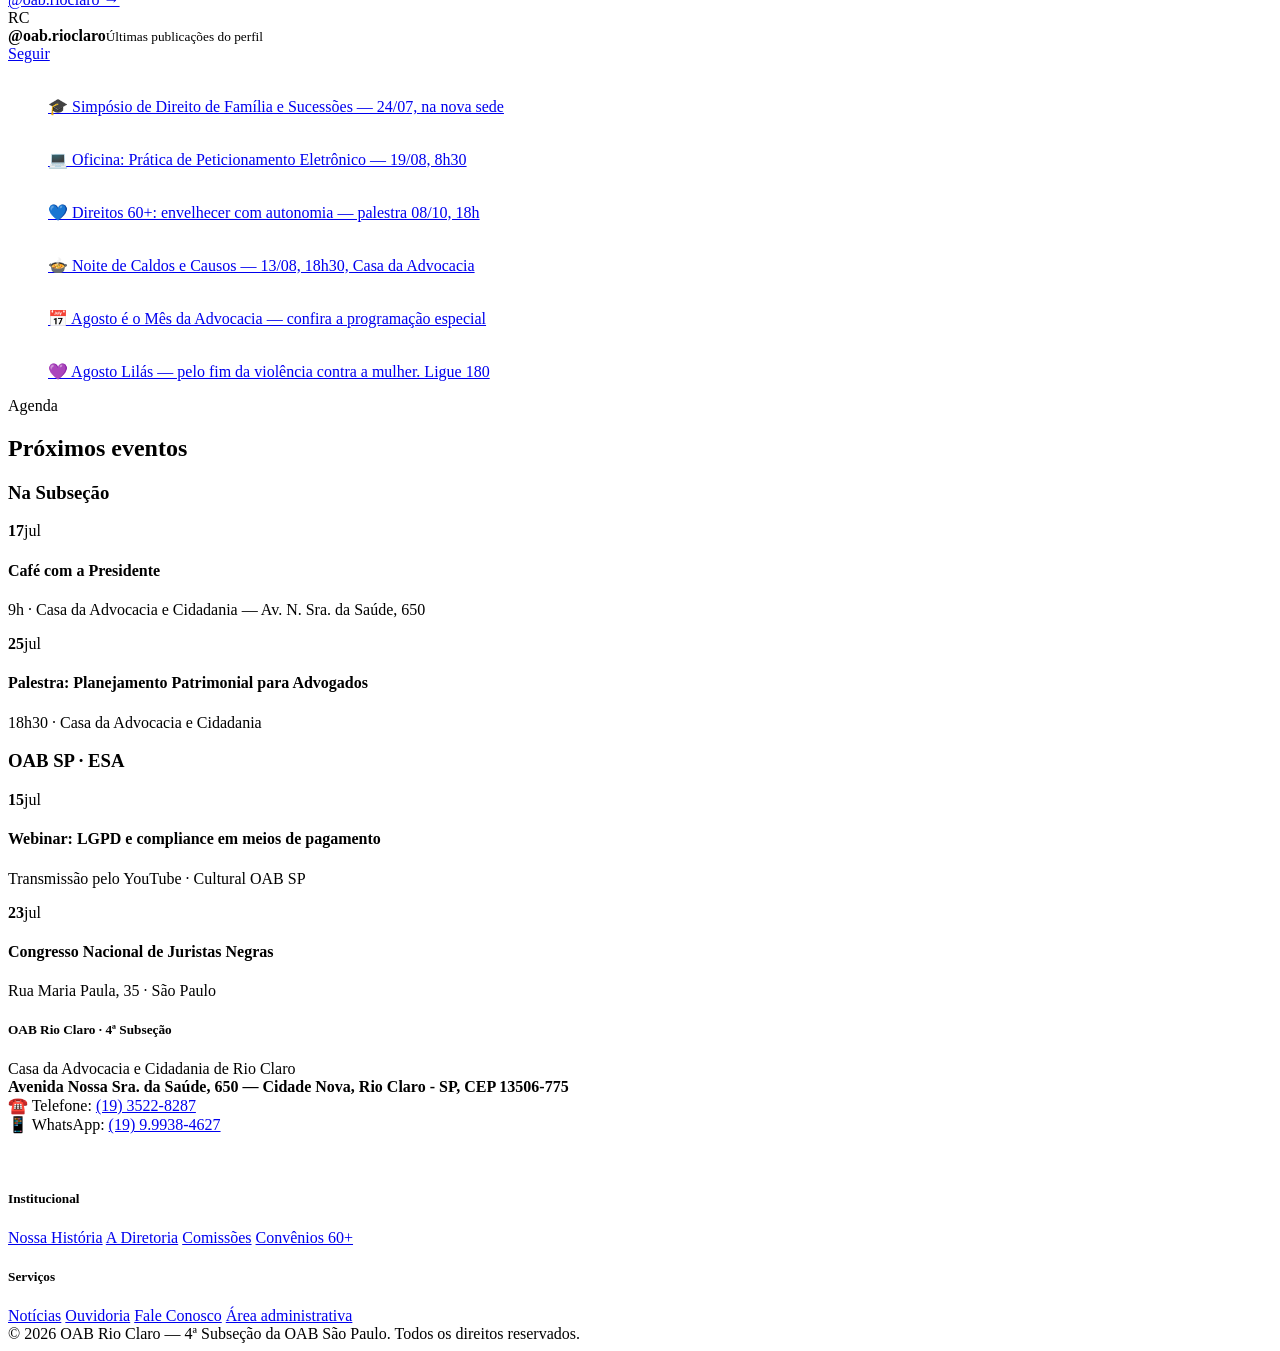
==== commit e26d983a: "Preview: apenas Telefone (sede) + WhatsApp Co-Authored-By: Claude Fable 5 <noreply@anthropic.com>" ====
--- a/index.html
+++ b/index.html
@@ -207,7 +207,7 @@
       <h5>OAB Rio Claro · 4ª Subseção</h5>
       <p>Casa da Advocacia e Cidadania de Rio Claro<br>
       <b>Avenida Nossa Sra. da Saúde, 650 — Cidade Nova, Rio Claro - SP, CEP 13506-775</b><br>
-      ☎️ Telefone: <a href="tel:+551935228287">(19) 3522-8287</a> · (19) 3534-0414<br>
+      ☎️ Telefone: <a href="tel:+551935228287">(19) 3522-8287</a><br>
       📱 WhatsApp: <a href="https://wa.me/5519999384627" target="_blank" rel="noopener">(19) 9.9938-4627</a></p>
       <div class="maps">
         <a href="https://www.google.com/maps/search/?api=1&amp;query=Av.+Nossa+Sra.+da+Sa%C3%BAde%2C+650+-+Cidade+Nova%2C+Rio+Claro+-+SP%2C+13506-775" target="_blank" rel="noopener" aria-label="Abrir no Google Maps" title="Google Maps"><img src="/oab-rioclaro-preview/assets/img/mapas/gmaps.svg?v=2" alt=""></a>
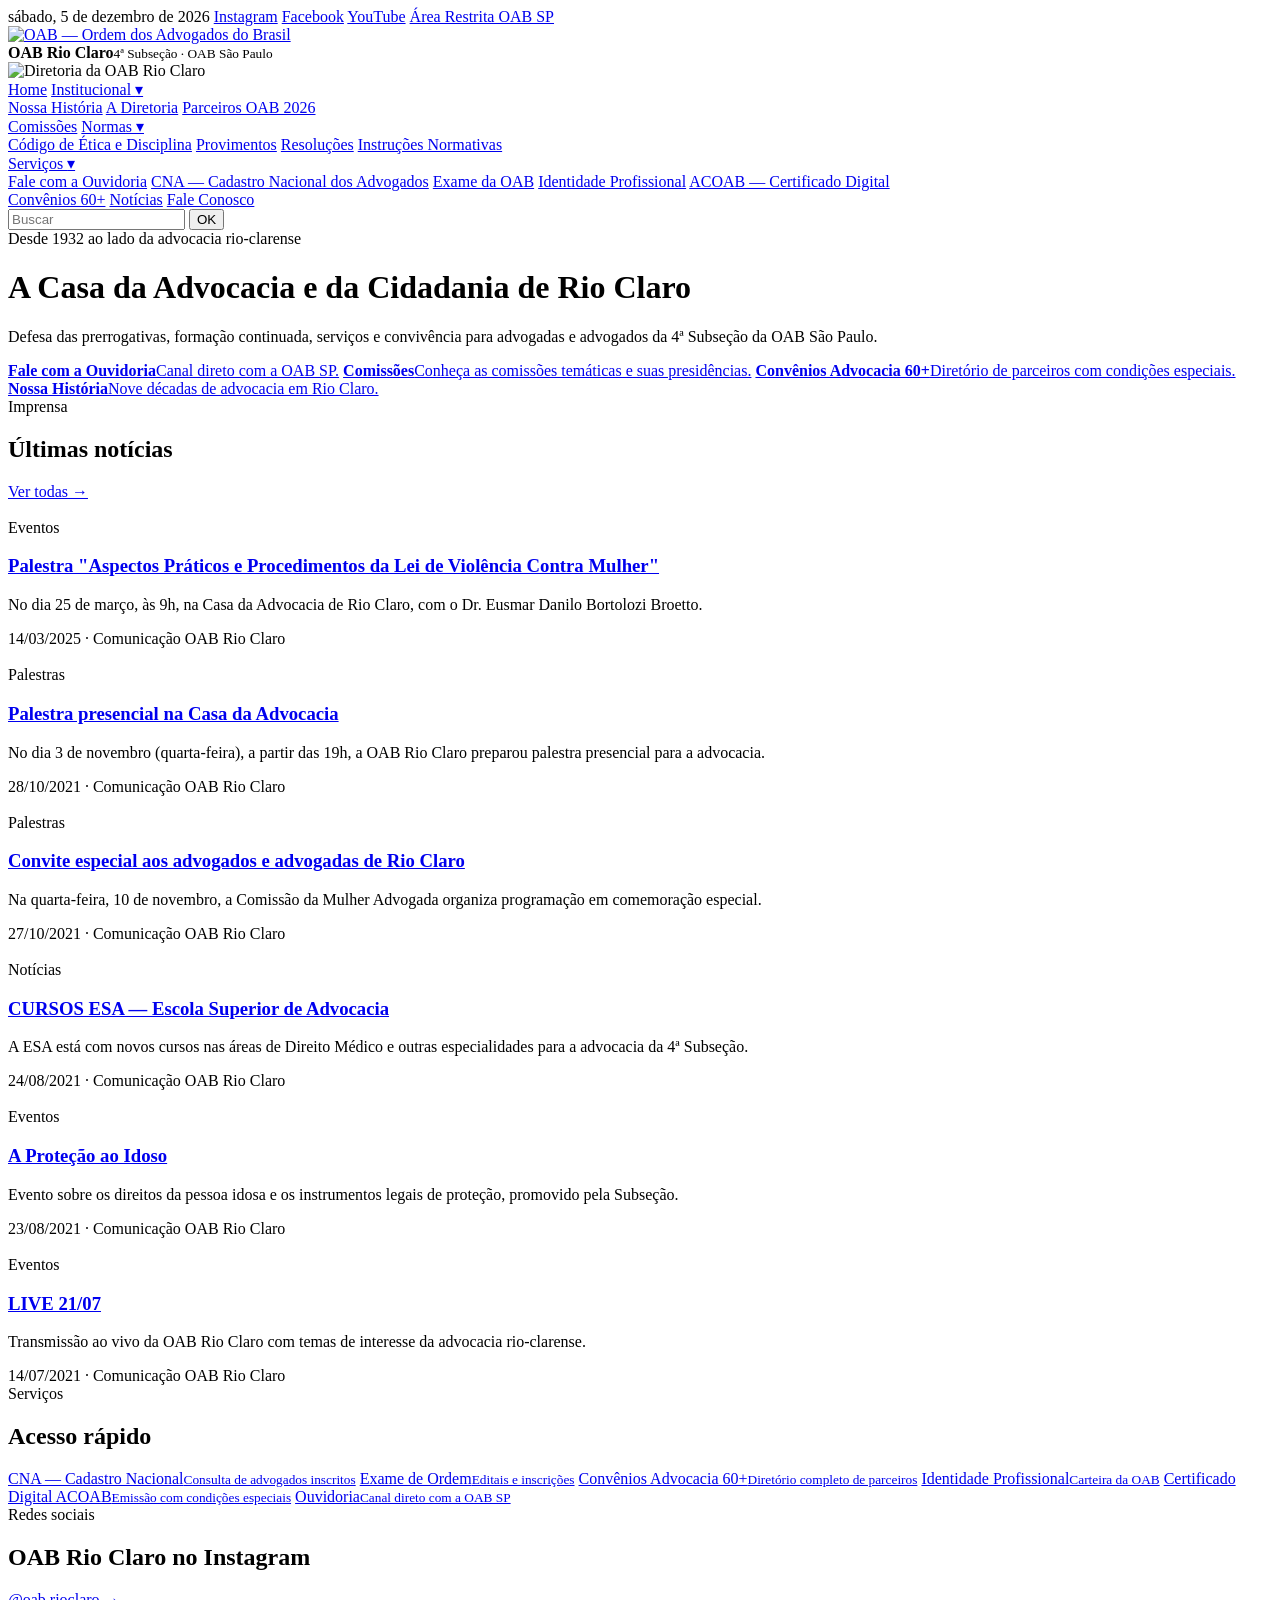
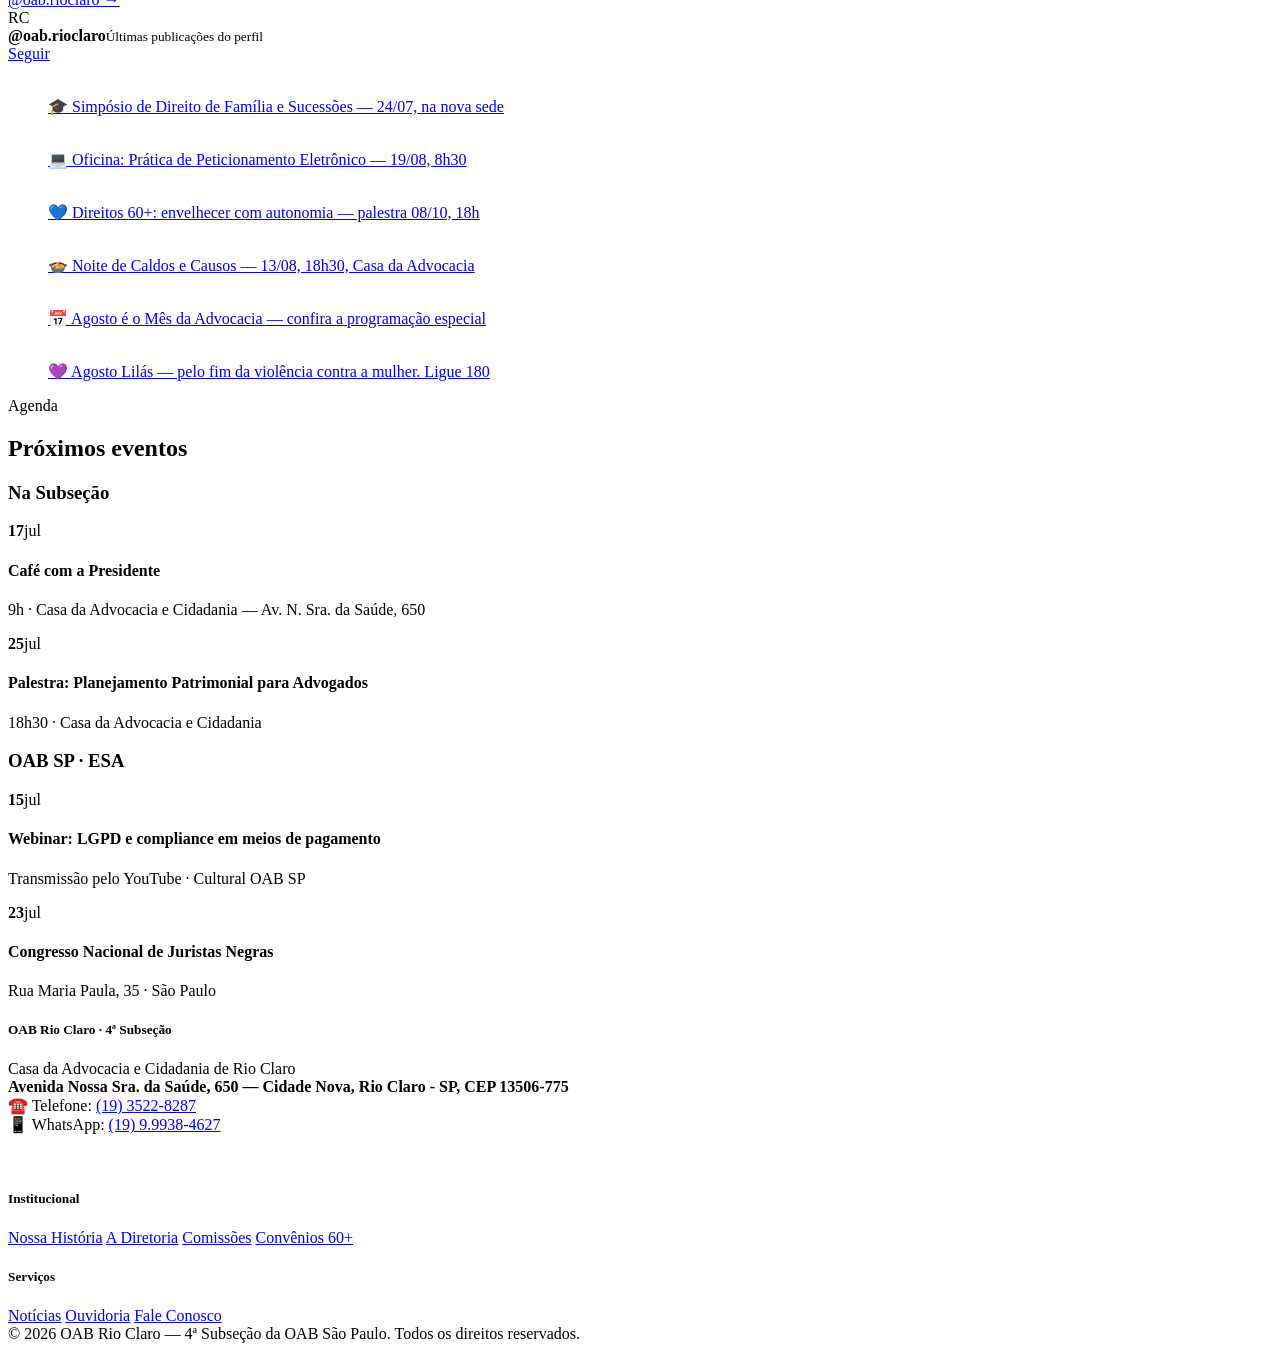
==== commit 7d92b14d: "Preview sem link do admin no rodape Co-Authored-By: Claude Fable 5 <noreply@anthropic.com>" ====
--- a/index.html
+++ b/index.html
@@ -6,7 +6,7 @@
 <meta name="viewport" content="width=device-width, initial-scale=1">
 <title>OAB Rio Claro · 4ª Subseção OAB SP</title>
 <meta name="description" content="Site oficial da OAB Rio Claro — 4ª Subseção da OAB São Paulo. Notícias, comissões, convênios e serviços para a advocacia.">
-<link rel="stylesheet" href="/oab-rioclaro-preview/assets/css/site.css?v=3">
+<link rel="stylesheet" href="/oab-rioclaro-preview/assets/css/site.css?v=4">
 <link rel="icon" href="/oab-rioclaro-preview/assets/img/logo-oab.png">
 </head>
 <body>
@@ -227,7 +227,6 @@
       <a href="/oab-rioclaro-preview/noticias/">Notícias</a>
       <a href="https://www2.oabsp.org.br/asp/ouvidoria/ouvidoria01.asp" target="_blank" rel="noopener">Ouvidoria</a>
       <a href="/oab-rioclaro-preview/fale-conosco/">Fale Conosco</a>
-      <a href="/oab-rioclaro-preview/admin/" rel="nofollow">Área administrativa</a>
     </div>
   </div>
   <div class="copy">© <span id="ano-atual"></span> OAB Rio Claro — 4ª Subseção da OAB São Paulo. Todos os direitos reservados.</div>
